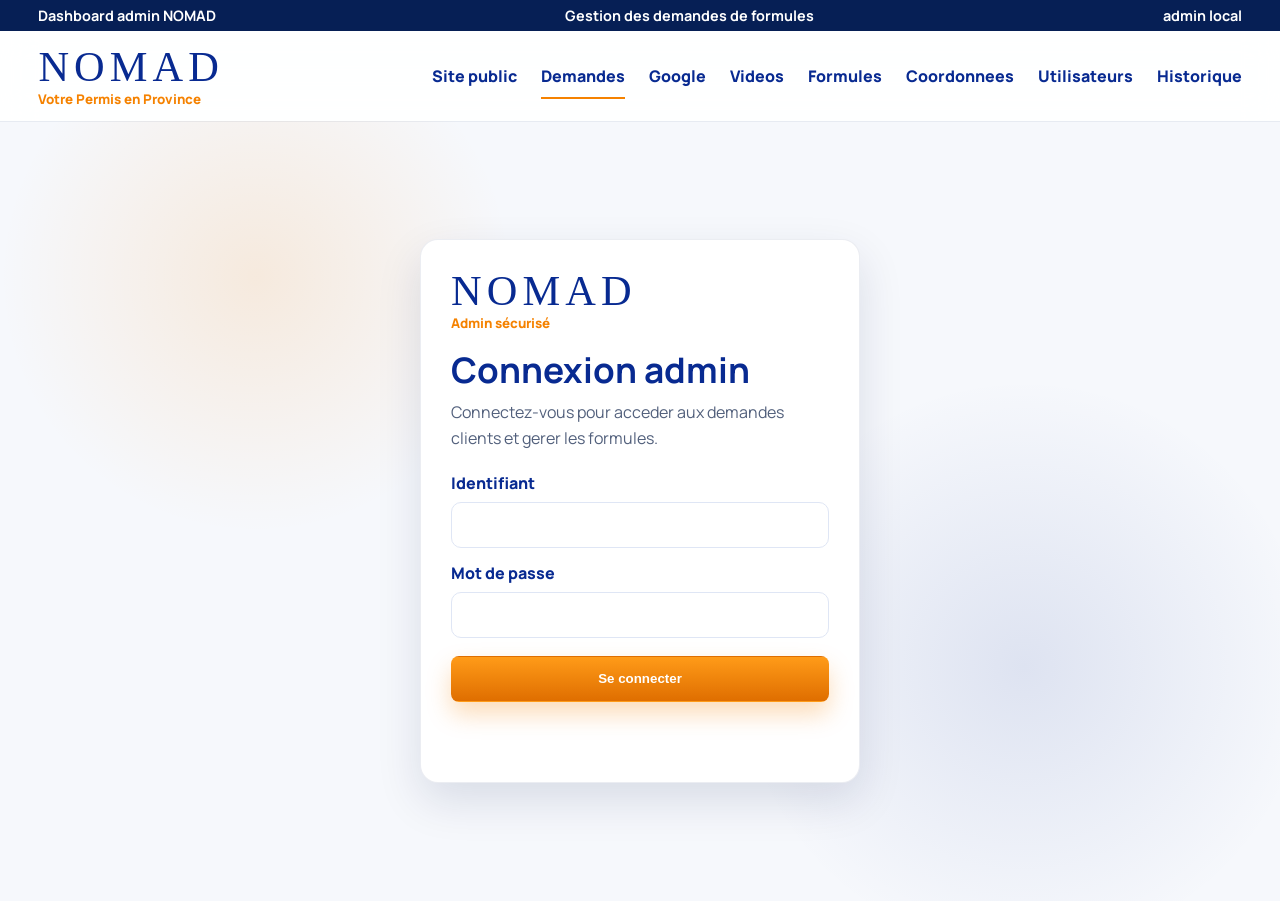
==== admin.html @ 2937af5e "Add webmail options to admin reply modal" ====
<!DOCTYPE html>
<html lang="fr">
<head>
  <meta charset="UTF-8">
  <meta name="viewport" content="width=device-width, initial-scale=1.0">
  <title>NOMAD - Dashboard admin</title>
  <link rel="preconnect" href="https://fonts.googleapis.com">
  <link rel="preconnect" href="https://fonts.gstatic.com" crossorigin>
  <link href="https://fonts.googleapis.com/css2?family=Manrope:wght@500;700;800;900&display=swap" rel="stylesheet">
  <link rel="stylesheet" href="styles.css">
</head>
<body class="admin-shell">
  <div class="topbar">
    <div class="container topbar__inner">
      <span>Dashboard admin NOMAD</span>
      <span>Gestion des demandes de formules</span>
      <span>admin local</span>
    </div>
  </div>

  <header class="site-header">
    <div class="container header__inner">
      <a class="logo" href="index.html#accueil"><span>NOMAD</span><small>Votre Permis en Province</small></a>
      <nav class="nav admin-nav" aria-label="Navigation admin">
        <a href="index.html#accueil">Site public</a>
        <a class="active" href="admin.html?page=demandes">Demandes</a>
        <a href="admin.html?page=google">Google</a>
        <a href="admin.html?page=videos">Videos</a>
        <a href="admin.html?page=formules">Formules</a>
        <a href="admin.html?page=coordonnees">Coordonnees</a>
        <a href="admin.html?page=users">Utilisateurs</a>
        <a href="admin.html?page=history">Historique</a>
      </nav>
      <button class="btn btn--outline header-cta" type="button" id="logout-admin">Deconnexion</button>
    </div>
  </header>

  <main class="admin-login" id="admin-login">
    <section class="login-card">
      <a class="logo" href="index.html#accueil"><span>NOMAD</span><small>Admin sécurisé</small></a>
      <h1>Connexion admin</h1>
      <p>Connectez-vous pour acceder aux demandes clients et gerer les formules.</p>
      <form id="admin-login-form">
        <label>Identifiant
          <input name="username" type="text" autocomplete="username" required>
        </label>
        <label>Mot de passe
          <input name="password" type="password" autocomplete="current-password" required>
        </label>
        <button class="btn btn--primary" type="submit">Se connecter</button>
        <p class="form-status login-error" id="login-error" role="status"></p>
      </form>
    </section>
  </main>

  <main class="admin-main">
    <aside class="admin-sidebar">
      <a class="logo admin-sidebar__logo" href="index.html#accueil"><span>NOMAD</span><small>Dashboard admin</small></a>
      <nav class="admin-side-nav admin-nav" aria-label="Navigation admin">
        <a href="index.html#accueil">Site public</a>
        <a class="active" href="admin.html?page=demandes" data-admin-link="demandes">Demandes</a>
        <a href="admin.html?page=contacts" data-admin-link="contacts">Contacts</a>
        <a href="admin.html?page=google" data-admin-link="google">Google</a>
        <a href="admin.html?page=videos" data-admin-link="videos">Videos</a>
        <a href="admin.html?page=formules" data-admin-link="formules">Formules</a>
        <a href="admin.html?page=coordonnees" data-admin-link="coordonnees">Coordonnees</a>
        <a href="admin.html?page=faq" data-admin-link="faq">FAQ</a>
        <a href="admin.html?page=users" data-admin-link="users">Utilisateurs</a>
        <a href="admin.html?page=history" data-admin-link="history">Historique</a>
      </nav>
      <button class="btn btn--outline admin-sidebar__logout" type="button" id="logout-admin-sidebar">Deconnexion</button>
    </aside>
    <div class="admin-content">
      <div class="container">
      <div class="admin-page" data-admin-page="demandes">
      <section class="admin-hero" id="admin-demandes">
        <div>
          <h1>Demandes clients</h1>
          <p>Suivez les inscriptions recues depuis les boutons "Choisir cette formule".</p>
        </div>
        <button class="btn btn--primary admin-export-btn" type="button" id="export-leads">Exporter CSV</button>
      </section>

      <section class="admin-stats" aria-label="Statistiques">
        <article class="admin-stat"><span>Total</span><strong id="stat-total">0</strong></article>
        <article class="admin-stat"><span>Nouvelles</span><strong id="stat-new">0</strong></article>
        <article class="admin-stat"><span>En cours</span><strong id="stat-progress">0</strong></article>
        <article class="admin-stat"><span>Traitees</span><strong id="stat-done">0</strong></article>
      </section>

      <section class="admin-panel">
        <div class="admin-toolbar">
          <input id="lead-search" type="search" placeholder="Rechercher nom, email, telephone, formule...">
          <select id="status-filter" aria-label="Filtrer par statut">
            <option value="all">Tous les statuts</option>
            <option value="Nouveau">Nouveau</option>
            <option value="En cours">En cours</option>
            <option value="Traite">Traite</option>
          </select>
        </div>

        <div class="admin-table-wrap">
          <table class="admin-table">
            <thead>
              <tr>
                <th>Date</th>
                <th>Client</th>
                <th>Contact</th>
                <th>Formule</th>
                <th>Message</th>
                <th>Statut</th>
                <th>Actions</th>
              </tr>
            </thead>
            <tbody id="leads-body"></tbody>
          </table>
        </div>
        <div class="empty-state" id="empty-state">Aucune demande pour le moment.</div>
        <div class="admin-pagination" id="leads-pagination" aria-label="Pagination des demandes"></div>
      </section>
      </div>

      <div class="admin-page" data-admin-page="contacts">
      <section class="admin-hero" id="admin-contacts">
        <div>
          <h1>Messages contact</h1>
          <p>Suivez uniquement les messages envoyes depuis le formulaire de contact.</p>
        </div>
        <button class="btn btn--outline" type="button" id="export-contacts">Exporter CSV</button>
      </section>

      <section class="admin-stats" aria-label="Statistiques contacts">
        <article class="admin-stat"><span>Total</span><strong id="contact-stat-total">0</strong></article>
        <article class="admin-stat"><span>Nouveaux</span><strong id="contact-stat-new">0</strong></article>
        <article class="admin-stat"><span>En cours</span><strong id="contact-stat-progress">0</strong></article>
        <article class="admin-stat"><span>Traites</span><strong id="contact-stat-done">0</strong></article>
      </section>

      <section class="admin-panel">
        <div class="admin-toolbar">
          <input id="contact-search" type="search" placeholder="Rechercher nom, email, telephone, message...">
          <select id="contact-status-filter" aria-label="Filtrer les contacts par statut">
            <option value="all">Tous les statuts</option>
            <option value="Nouveau">Nouveau</option>
            <option value="En cours">En cours</option>
            <option value="Traite">Traite</option>
          </select>
        </div>

        <div class="admin-table-wrap">
          <table class="admin-table">
            <thead>
              <tr>
                <th>Date</th>
                <th>Client</th>
                <th>Contact</th>
                <th>Message</th>
                <th>Statut</th>
                <th>Actions</th>
              </tr>
            </thead>
            <tbody id="contacts-body"></tbody>
          </table>
        </div>
        <div class="empty-state" id="contacts-empty-state">Aucun message contact pour le moment.</div>
        <div class="admin-pagination" id="contacts-pagination" aria-label="Pagination des contacts"></div>
      </section>
      </div>

      <section class="admin-panel admin-settings-panel admin-page" id="admin-google" data-admin-page="google">
        <div class="admin-toolbar">
          <div>
            <h2>Configuration Google</h2>
            <p>Connectez les vrais avis Google du profil Auto-école de Témis.</p>
          </div>
        </div>
        <form class="admin-form" id="google-settings-form">
          <label>Clé API Google Places
            <input name="googleApiKey" type="text" placeholder="AIza...">
          </label>
          <label>Place ID Google
            <input name="googlePlaceId" type="text" placeholder="ChIJ...">
          </label>
          <label>Recherche du profil
            <input name="googlePlaceQuery" type="text" placeholder="Auto-école de Témis">
          </label>
          <button class="btn btn--primary" type="submit">Enregistrer Google</button>
          <p class="form-status" id="google-settings-status"></p>
        </form>
      </section>

      <section class="admin-panel admin-settings-panel admin-page" id="admin-videos" data-admin-page="videos">
        <div class="admin-toolbar">
          <div>
            <h2>Témoignages vidéo</h2>
            <p>Gérez les vidéos fournies par NOMAD : aperçu, durée, parcours et lien de lecture.</p>
          </div>
        </div>
        <form class="admin-form admin-form--videos" id="video-form">
          <input name="firstName" type="text" placeholder="Prénom" required>
          <input name="title" type="text" placeholder="Titre" required>
          <select name="journey" required>
            <option value="">Choisir le parcours</option>
            <option value="Permis accéléré en province">Permis accéléré en province</option>
            <option value="Stage intensif avec accompagnement">Stage intensif avec accompagnement</option>
            <option value="Nouvelle chance après un premier échec">Nouvelle chance après un premier échec</option>
            <option value="Séjour organisé selon la formule">Séjour organisé selon la formule</option>
          </select>
          <label class="admin-file-field">
            <span>Uploader la vidéo</span>
            <input name="videoFile" type="file" accept="video/*" required>
          </label>
          <p class="video-upload-meta" id="video-upload-meta">Aucune vidéo sélectionnée.</p>
          <button class="btn btn--primary" type="submit">Ajouter la vidéo</button>
        </form>
        <div class="admin-toolbar admin-filterbar">
          <input id="video-search" type="search" placeholder="Rechercher prenom, titre, parcours...">
          <select id="video-link-filter" aria-label="Filtrer les videos">
            <option value="all">Toutes les videos</option>
            <option value="pending">En attente</option>
            <option value="published">Publiees</option>
            <option value="hidden">Masquees</option>
          </select>
        </div>
        <div class="admin-table-wrap">
          <table class="admin-table">
            <thead>
              <tr>
                <th>Prénom</th>
                <th>Parcours</th>
                <th>Durée</th>
                <th>Lien</th>
                <th>Statut</th>
                <th>Actions</th>
              </tr>
            </thead>
            <tbody id="videos-body"></tbody>
          </table>
        </div>
        <div class="empty-state" id="videos-empty-state">Aucune vidéo configurée.</div>
        <div class="admin-pagination" id="videos-pagination" aria-label="Pagination des videos"></div>
      </section>

      <section class="admin-panel admin-settings-panel admin-page" id="admin-formules" data-admin-page="formules">
        <div class="admin-toolbar">
          <div>
            <h2>Formules</h2>
            <p>Modifiez les titres, descriptions, avantages, prix et la formule recommandée.</p>
          </div>
          <button class="btn btn--outline" type="button" id="add-formula">Ajouter une formule</button>
        </div>
        <form class="admin-form admin-form--formulas" id="formulas-form">
          <fieldset>
            <legend>Essentiel</legend>
            <label>Titre <input name="essentielTitle" type="text"></label>
            <label>Description <input name="essentielDescription" type="text"></label>
            <label>Prix <input name="essentielPrice" type="number" min="0" step="10"></label>
            <label>Badge <input name="essentielBadge" type="text" placeholder="ex: Nouveau"></label>
            <label>Note <input name="essentielNote" type="text" placeholder="Texte sous le prix"></label>
            <label>Texte bouton <input name="essentielCtaLabel" type="text" placeholder="Choisir cette formule"></label>
            <label class="admin-form__full">Avantages <textarea name="essentielFeatures" rows="4"></textarea></label>
            <label class="admin-checkbox"><input name="recommended" type="radio" value="essentiel"> Recommandée</label>
            <label class="admin-checkbox"><input name="essentielActive" type="checkbox"> Afficher sur le site</label>
          </fieldset>
          <fieldset>
            <legend>Accélérée</legend>
            <label>Titre <input name="accelereeTitle" type="text"></label>
            <label>Description <input name="accelereeDescription" type="text"></label>
            <label>Prix <input name="accelereePrice" type="number" min="0" step="10"></label>
            <label>Badge <input name="accelereeBadge" type="text" placeholder="ex: Recommande"></label>
            <label>Note <input name="accelereeNote" type="text" placeholder="Texte sous le prix"></label>
            <label>Texte bouton <input name="accelereeCtaLabel" type="text" placeholder="Choisir cette formule"></label>
            <label class="admin-form__full">Avantages <textarea name="accelereeFeatures" rows="4"></textarea></label>
            <label class="admin-checkbox"><input name="recommended" type="radio" value="acceleree"> Recommandée</label>
            <label class="admin-checkbox"><input name="accelereeActive" type="checkbox"> Afficher sur le site</label>
          </fieldset>
          <fieldset>
            <legend>Premium</legend>
            <label>Titre <input name="premiumTitle" type="text"></label>
            <label>Description <input name="premiumDescription" type="text"></label>
            <label>Prix <input name="premiumPrice" type="number" min="0" step="10"></label>
            <label>Badge <input name="premiumBadge" type="text" placeholder="ex: Premium"></label>
            <label>Note <input name="premiumNote" type="text" placeholder="Texte sous le prix"></label>
            <label>Texte bouton <input name="premiumCtaLabel" type="text" placeholder="Choisir cette formule"></label>
            <label class="admin-form__full">Avantages <textarea name="premiumFeatures" rows="4"></textarea></label>
            <label class="admin-checkbox"><input name="recommended" type="radio" value="premium"> Recommandée</label>
            <label class="admin-checkbox"><input name="premiumActive" type="checkbox"> Afficher sur le site</label>
          </fieldset>
          <button class="btn btn--primary" type="submit">Enregistrer les formules</button>
          <p class="form-status" id="formulas-status"></p>
        </form>
      </section>

      <section class="admin-panel admin-settings-panel admin-page" id="admin-coordonnees" data-admin-page="coordonnees">
        <div class="admin-toolbar">
          <div>
            <h2>Coordonnées</h2>
            <p>Modifiez les informations de contact affichées sur le site public.</p>
          </div>
        </div>
        <form class="admin-form" id="site-settings-form">
          <label>Téléphone
            <input name="phone" type="text" placeholder="+33 3 81 81 81 81">
          </label>
          <label>Email
            <input name="email" type="email" placeholder="contact@nomad-votre-permis.fr">
          </label>
          <label class="admin-form__full">Adresse
            <input name="address" type="text" placeholder="Immeuble de l'Étang, Entrée C, Chemin de l'Étang, Châtillon-le-Duc">
          </label>
          <label>Eyebrow contact
            <input name="contactEyebrow" type="text" placeholder="Contact">
          </label>
          <label>Titre contact
            <input name="contactTitle" type="text" placeholder="Parlons de votre projet permis">
          </label>
          <label>Bouton contact
            <input name="contactButton" type="text" placeholder="Envoyer ma demande">
          </label>
          <label class="admin-form__full">Texte contact
            <textarea name="contactIntro" rows="3" placeholder="Texte affiche a gauche du formulaire"></textarea>
          </label>
          <label class="admin-form__full">Placeholder message
            <input name="contactMessagePlaceholder" type="text" placeholder="Votre situation, vos disponibilites, vos questions...">
          </label>
          <button class="btn btn--primary" type="submit">Enregistrer les réglages</button>
          <p class="form-status" id="site-settings-status"></p>
        </form>
      </section>

      <section class="admin-panel admin-settings-panel admin-page" id="admin-faq" data-admin-page="faq">
        <div class="admin-toolbar">
          <div>
            <h2>Questions frequentes</h2>
            <p>Gerez les questions/reponses affichees sur la page publique.</p>
          </div>
        </div>
        <form class="admin-form" id="faq-form">
          <label>Question
            <input name="question" type="text" placeholder="Question affichee" required>
          </label>
          <label class="admin-form__full">Reponse
            <textarea name="answer" rows="3" placeholder="Reponse affichee dans l'accordeon" required></textarea>
          </label>
          <label class="admin-checkbox"><input name="active" type="checkbox" checked> Afficher sur le site</label>
          <button class="btn btn--primary" type="submit">Ajouter la question</button>
          <p class="form-status" id="faq-status"></p>
        </form>
        <div class="admin-toolbar admin-filterbar">
          <input id="faq-search" type="search" placeholder="Rechercher question ou reponse...">
          <select id="faq-status-filter" aria-label="Filtrer les questions FAQ">
            <option value="all">Toutes les questions</option>
            <option value="active">Actives</option>
            <option value="inactive">Desactivees</option>
          </select>
        </div>
        <div class="admin-table-wrap">
          <table class="admin-table">
            <thead>
              <tr>
                <th>Question</th>
                <th>Reponse</th>
                <th>Statut</th>
                <th>Actions</th>
              </tr>
            </thead>
            <tbody id="faqs-body"></tbody>
          </table>
        </div>
        <div class="empty-state" id="faqs-empty-state">Aucune question configuree.</div>
        <div class="admin-pagination" id="faqs-pagination" aria-label="Pagination des questions FAQ"></div>
      </section>

      <section class="admin-panel admin-settings-panel admin-page" id="admin-users" data-admin-page="users">
        <div class="admin-toolbar">
          <div>
            <h2>Utilisateurs</h2>
            <p>Gerez les comptes autorises a acceder au dashboard admin.</p>
          </div>
        </div>
        <form class="admin-form admin-form--users" id="user-form">
          <label>Nom
            <input name="name" type="text" placeholder="Nom complet" required>
          </label>
          <label>Identifiant
            <input name="username" type="text" placeholder="ex: assistant" required>
          </label>
          <label>Mot de passe
            <input name="password" type="password" placeholder="Minimum 6 caracteres" minlength="6" required>
          </label>
          <label>Role
            <select name="role" required>
              <option value="Administrateur">Administrateur</option>
              <option value="Gestionnaire">Gestionnaire</option>
              <option value="Lecture seule">Lecture seule</option>
            </select>
          </label>
          <button class="btn btn--primary" type="submit">Ajouter l'utilisateur</button>
          <p class="form-status" id="user-status"></p>
        </form>
        <div class="admin-toolbar admin-filterbar">
          <input id="user-search" type="search" placeholder="Rechercher nom, identifiant...">
          <select id="user-role-filter" aria-label="Filtrer par role">
            <option value="all">Tous les roles</option>
            <option value="Administrateur">Administrateur</option>
            <option value="Gestionnaire">Gestionnaire</option>
            <option value="Lecture seule">Lecture seule</option>
          </select>
          <select id="user-status-filter" aria-label="Filtrer par statut utilisateur">
            <option value="all">Tous les statuts</option>
            <option value="active">Actifs</option>
            <option value="inactive">Desactives</option>
          </select>
        </div>
        <div class="admin-table-wrap">
          <table class="admin-table">
            <thead>
              <tr>
                <th>Nom</th>
                <th>Identifiant</th>
                <th>Role</th>
                <th>Statut</th>
                <th>Actions</th>
              </tr>
            </thead>
            <tbody id="users-body"></tbody>
          </table>
        </div>
        <div class="empty-state" id="users-empty-state">Aucun utilisateur configure.</div>
        <div class="admin-pagination" id="users-pagination" aria-label="Pagination des utilisateurs"></div>
      </section>

      <section class="admin-panel admin-settings-panel admin-page" id="admin-history" data-admin-page="history">
        <div class="admin-toolbar">
          <div>
            <h2>Historique des actions</h2>
            <p>Suivez les modifications effectuees dans le dashboard.</p>
          </div>
          <button class="btn btn--outline" type="button" id="clear-history">Vider l'historique</button>
        </div>
        <div class="admin-toolbar admin-filterbar">
          <input id="history-search" type="search" placeholder="Rechercher utilisateur, action, details...">
          <select id="history-action-filter" aria-label="Filtrer par type d'action">
            <option value="all">Toutes les actions</option>
            <option value="Connexion">Connexions</option>
            <option value="Formules">Formules</option>
            <option value="Ajout">Ajouts</option>
            <option value="Suppression">Suppressions</option>
            <option value="Configuration Google">Google</option>
            <option value="Coordonnees">Coordonnees</option>
          </select>
        </div>
        <div class="admin-table-wrap">
          <table class="admin-table">
            <thead>
              <tr>
                <th>Date</th>
                <th>Utilisateur</th>
                <th>Action</th>
                <th>Details</th>
              </tr>
            </thead>
            <tbody id="history-body"></tbody>
          </table>
        </div>
        <div class="empty-state" id="history-empty-state">Aucune action enregistree.</div>
        <div class="admin-pagination" id="history-pagination" aria-label="Pagination de l'historique"></div>
      </section>
      </div>
    </div>
  </main>

  <div class="admin-detail-modal" id="lead-detail-modal" aria-hidden="true">
    <div class="admin-detail-modal__overlay" data-lead-detail-close></div>
    <div class="admin-detail-modal__panel" role="dialog" aria-modal="true" aria-labelledby="lead-detail-title">
      <button class="admin-detail-modal__close" type="button" data-lead-detail-close aria-label="Fermer les details">&times;</button>
      <div class="admin-detail-modal__header">
        <span>Demande NOMAD</span>
        <h2 id="lead-detail-title">Details de la demande</h2>
      </div>
      <div class="admin-detail-card" id="lead-detail-content"></div>
    </div>
  </div>

  <div class="admin-detail-modal" id="reply-modal" aria-hidden="true">
    <div class="admin-detail-modal__overlay" data-reply-close></div>
    <form class="admin-detail-modal__panel admin-reply-box" id="reply-form" role="dialog" aria-modal="true" aria-labelledby="reply-title">
      <button class="admin-detail-modal__close" type="button" data-reply-close aria-label="Fermer la reponse">&times;</button>
      <div class="admin-detail-modal__header">
        <span>Reponse client</span>
        <h2 id="reply-title">Boite de messagerie</h2>
      </div>
      <div class="reply-client-card" id="reply-client-card"></div>
      <label>
        Destinataire
        <input id="reply-to" name="to" type="email" readonly>
      </label>
      <label>
        Sujet
        <input id="reply-subject" name="subject" type="text" required>
      </label>
      <label>
        Message
        <textarea id="reply-message" name="message" rows="9" required></textarea>
      </label>
      <div class="reply-actions">
        <button class="btn btn--outline" type="button" data-reply-close>Annuler</button>
        <button class="btn btn--primary" type="button" data-mail-provider="gmail">Gmail</button>
        <button class="btn btn--outline reply-provider-btn" type="button" data-mail-provider="outlook">Outlook</button>
        <button class="btn btn--outline reply-provider-btn" type="submit">Application mail</button>
      </div>
      <p class="reply-note">Choisissez Gmail ou Outlook pour ouvrir une boite de composition dans le navigateur. "Application mail" utilise l'application configuree sur votre ordinateur.</p>
    </form>
  </div>

  <script src="admin.js"></script>
</body>
</html>
---- styles.css ----
:root {
  --navy: #061f55;
  --blue: #082a91;
  --blue-soft: #eaf0ff;
  --orange: #f58200;
  --gold: #ffad2d;
  --green: #2a9f66;
  --ink: #09205f;
  --muted: #52607c;
  --line: #dfe6f5;
  --paper: #ffffff;
  --cream: #fffaf3;
  --shadow: 0 18px 45px rgba(5, 28, 76, 0.12);
  --shadow-soft: 0 10px 28px rgba(5, 28, 76, 0.08);
  --radius-lg: 28px;
  --radius-md: 20px;
  --radius-sm: 14px;
  --container: 1320px;
}

* { box-sizing: border-box; }
html { scroll-behavior: smooth; }
body {
  margin: 0;
  font-family: "Manrope", "Inter", system-ui, sans-serif;
  color: var(--ink);
  background:
    radial-gradient(circle at 5% 20%, rgba(245,130,0,0.08), transparent 15rem),
    radial-gradient(circle at 95% 58%, rgba(245,130,0,0.08), transparent 12rem),
    linear-gradient(180deg, #fff 0%, #fbfcff 45%, #fff 100%);
}

img { max-width: 100%; display: block; }
a { color: inherit; text-decoration: none; }
button, a { -webkit-tap-highlight-color: transparent; }
:focus-visible { outline: 3px solid rgba(245, 130, 0, 0.45); outline-offset: 4px; }

.container { width: min(94vw, var(--container)); margin-inline: auto; }
section { padding: 34px 0; position: relative; }
h1, h2, h3, p { margin-top: 0; }
h1 { font-size: clamp(2.55rem, 3.65vw, 3.7rem); line-height: 1.04; letter-spacing: 0; margin-bottom: 18px; color: var(--blue); }
h2 { text-align: center; font-size: clamp(1.55rem, 2.5vw, 2.1rem); line-height: 1.15; margin-bottom: 24px; color: var(--blue); }
h3 { font-size: 1rem; margin-bottom: 8px; color: var(--blue); }
p { color: var(--muted); line-height: 1.65; }

.topbar { background: var(--navy); color: #fff; font-size: 0.9rem; font-weight: 700; }
.topbar__inner { min-height: 31px; display: flex; align-items: center; justify-content: space-between; gap: 18px; }
.topbar span { white-space: nowrap; }

.site-header { background: rgba(255,255,255,0.9); backdrop-filter: blur(16px); position: sticky; top: 0; z-index: 20; box-shadow: 0 1px 0 rgba(7, 32, 86, 0.06); }
.header__inner { min-height: 90px; display: flex; align-items: center; gap: 34px; }
.logo { display: inline-flex; flex-direction: column; line-height: 1; min-width: max-content; }
.logo span { font-family: Georgia, "Times New Roman", serif; font-size: 2.65rem; letter-spacing: 0.12em; color: var(--blue); }
.logo small { color: var(--orange); font-weight: 800; letter-spacing: 0; margin-top: 4px; }
.logo--light span, .logo--light small { color: #fff; }
.logo--light small { color: var(--gold); }
.nav { margin-left: auto; display: flex; align-items: center; gap: 34px; font-weight: 800; color: var(--blue); }
.nav a { position: relative; padding: 8px 0; }
.nav a::after { content: ""; position: absolute; left: 0; right: 0; bottom: -4px; height: 2px; background: var(--orange); transform: scaleX(0); transition: transform .2s ease; }
.nav a:hover::after, .nav a.active::after { transform: scaleX(1); }

.btn {
  min-height: 46px;
  display: inline-flex;
  align-items: center;
  justify-content: center;
  gap: 8px;
  border-radius: 8px;
  padding: 0 25px;
  font-weight: 900;
  border: 1px solid transparent;
  transition: transform .2s ease, box-shadow .2s ease, background .2s ease;
  text-align: center;
  line-height: 1.2;
}
.btn:hover { transform: translateY(-2px); }
.btn--primary { background: linear-gradient(180deg, #ff9b18, #df6e00); color: #fff; box-shadow: 0 12px 24px rgba(245, 130, 0, .28); }
.btn--outline { background: #fff; border-color: var(--orange); color: var(--orange); }
.btn--outline:hover { box-shadow: 0 10px 20px rgba(245, 130, 0, .12); }

.menu-toggle { display: none; width: 44px; height: 44px; border: 0; background: var(--blue-soft); border-radius: 10px; padding: 10px; }
.menu-toggle span { display: block; height: 2px; margin: 5px 0; background: var(--blue); }

.section-decor::before, .section-decor::after {
  content: "";
  position: absolute;
  width: 84px;
  height: 84px;
  background-image: radial-gradient(var(--orange) 1.3px, transparent 1.3px);
  background-size: 13px 13px;
  opacity: .65;
  pointer-events: none;
}
.section-decor::before { left: 4%; top: 16%; }
.section-decor::after { right: 5%; bottom: 10%; }

.hero {
  padding: 34px 0 18px;
  overflow: hidden;
  background:
    radial-gradient(circle at 22% 28%, rgba(245,130,0,.08), transparent 16rem),
    linear-gradient(180deg, #fff 0%, #fbfcff 100%);
}
.hero::before { top: 72px; }
.hero__grid { display: grid; grid-template-columns: minmax(430px, .9fr) minmax(560px, 1.1fr); align-items: center; gap: clamp(78px, 7vw, 118px); }
.eyebrow { color: var(--orange); font-weight: 900; text-transform: uppercase; letter-spacing: 0; margin-bottom: 10px; }
.hero__content { position: relative; z-index: 3; max-width: 700px; transform: translateY(-16px); }
.hero__lead { max-width: 640px; font-weight: 700; color: #213574; }
.hero__actions { display: flex; gap: 18px; flex-wrap: wrap; margin-top: 26px; }
.hero__visual { position: relative; width: calc(100% + 120px); min-height: 505px; display: grid; place-items: center end; isolation: isolate; overflow: visible; margin-top: -55px; margin-right: -120px; margin-left: 0; }
.hero__visual .hero-orbit {
  display: none;
}
.hero__visual .hero-orbit::before,
.hero__visual .hero-orbit::after {
  content: "";
  position: absolute;
  border-radius: 50%;
}
.hero__visual .hero-orbit::before {
  left: 52px;
  top: 28px;
  width: 9px;
  height: 9px;
  background: var(--orange);
  box-shadow: 82px 116px 0 -2px var(--orange);
}
.hero__visual .hero-orbit::after {
  right: 18px;
  bottom: 36px;
  width: 68px;
  height: 68px;
  border: 1px solid rgba(8,42,145,.12);
  background:
    linear-gradient(135deg, rgba(255,255,255,.86), rgba(255,255,255,.16)),
    repeating-linear-gradient(90deg, transparent 0 10px, rgba(8,42,145,.08) 10px 11px);
  box-shadow: 0 18px 40px rgba(5,28,76,.08);
}
.hero__visual .hero-roadline {
  display: none;
}
.hero__visual .hero-roadline::before {
  content: "";
  position: absolute;
  inset: -15px 42px;
  border-top: 1px dashed rgba(8,42,145,.26);
}
.hero__visual::before {
  display: none;
}
.hero__visual::after {
  content: "";
  position: absolute;
  right: 0;
  bottom: 18px;
  width: min(72%, 620px);
  height: 74px;
  background: linear-gradient(90deg, rgba(8,42,145,.08), rgba(8,42,145,.14));
  border-radius: 100px 0 0 100px;
  z-index: -2;
}
.hero__rings {
  position: absolute;
  inset: 2% 5% 17% 1%;
  border: 2px solid var(--gold);
  border-left-color: transparent;
  border-radius: 58% 30% 47% 54%;
  transform: rotate(-8deg);
  z-index: -1;
}
.hero-video {
  position: relative;
  z-index: 0;
  width: 100%;
  padding: 0;
  border: 0;
  background: transparent;
  cursor: pointer;
}
.hero__visual img {
  position: relative;
  z-index: 0;
  width: 100%;
  height: 505px;
  max-width: none;
  aspect-ratio: auto;
  object-fit: cover;
  object-position: center;
  border-radius: 58% 0 0 58% / 50% 0 0 50%;
  box-shadow: var(--shadow);
  border: 4px solid #fff;
}
.hero-video__play {
  position: absolute;
  left: 50%;
  top: 50%;
  transform: translate(-50%, -50%);
  width: 64px;
  aspect-ratio: 1;
  border-radius: 50%;
  display: grid;
  place-items: center;
  background: rgba(255,255,255,.92);
  color: var(--orange);
  box-shadow: 0 14px 34px rgba(6,27,58,.18);
  border: 3px solid rgba(245,130,0,.32);
  opacity: .92;
}
.hero-video:not([data-hero-video-url=""]) .hero-video__play { opacity: 1; }
.hero-video[data-hero-video-url=""] .hero-video__play { display: none; }
.hero__visual > .trust-badge {
  display: none;
}
.trust-badge--card { display: grid; }

.trust-badge {
  position: absolute;
  top: 0;
  right: 0;
  transform: translate(50%, -50%);
  z-index: 10;
  width: 154px;
  aspect-ratio: 1;
  min-height: 0;
  border-radius: 50%;
  background: #fff;
  border: 3px solid var(--orange);
  display: grid;
  place-items: center;
  align-content: center;
  gap: 1px;
  box-shadow: var(--shadow);
  text-transform: uppercase;
  font-size: .7rem;
  text-align: center;
  padding: 14px;
}
.trust-badge span { color: var(--orange); font-size: 1.34rem; line-height: 1; }
.trust-badge strong { color: var(--blue); line-height: 1.16; max-width: 112px; }
.benefits__strip > .trust-badge--card { display: grid; }
.benefits__strip > .trust-badge--card {
  top: -10px;
  right: 0;
  transform: translate(62%, -42%);
}
.benefits__strip article:last-of-type {
  padding-right: 56px;
}

.benefits { padding-top: 0; position: relative; z-index: 2; }
.benefits .container { max-width: min(94vw, 1160px); }
.benefits__strip {
  margin-top: -34px;
  width: 100%;
  margin-left: 40px;
  background: rgba(255,255,255,.96);
  border: 1px solid rgba(7, 32, 86, .08);
  border-radius: 16px;
  min-height: 88px;
  display: grid;
  grid-template-columns: 1fr 1fr 1fr 1.14fr;
  box-shadow: var(--shadow);
  position: relative;
}
.benefits article { display: flex; align-items: center; justify-content: center; gap: 14px; padding: 18px 16px; position: relative; }
.benefits h3 { min-width: 0; line-height: 1.35; }
.benefits article + article::before { content: ""; width: 1px; height: 50%; background: #b8c3dc; position: absolute; left: 0; }
.icon, .feature-icon {
  width: 54px;
  aspect-ratio: 1;
  border-radius: 50%;
  display: grid;
  place-items: center;
  color: var(--blue);
  background: #fff;
  border: 1px solid rgba(245,130,0,.35);
  box-shadow: var(--shadow-soft);
  font-weight: 900;
}
.icon {
  position: relative;
  width: 62px;
  background: #fff;
  border-color: #fde2bd;
}
.icon::after {
  content: "";
  position: absolute;
  inset: -5px;
  border: 1px solid rgba(245, 130, 0, .22);
  border-right-color: transparent;
  border-radius: 50%;
  transform: rotate(-24deg);
}
.icon svg {
  width: 34px;
  height: 34px;
  fill: none;
  stroke: var(--navy);
  stroke-width: 3.4;
  stroke-linecap: round;
  stroke-linejoin: round;
}
.benefits article:nth-child(4) .icon svg {
  fill: var(--navy);
  stroke-width: 2.2;
}

.comparison { padding-top: 22px; }
.comparison h2 { margin-bottom: 20px; }
.compare-grid {
  display: grid;
  grid-template-columns: 1fr 1fr;
  align-items: stretch;
  gap: 18px;
  max-width: 1040px;
  margin: auto;
  position: relative;
}
.compare-card {
  min-height: 170px;
  border: 1px solid rgba(7, 32, 86, .08);
  border-radius: 20px;
  padding: 28px 52px;
  display: grid;
  align-content: center;
  background: linear-gradient(135deg, #fff, #f7faff);
  box-shadow: 0 14px 34px rgba(5, 28, 76, .06);
}
.compare-card--city { background: linear-gradient(135deg, #fff, #f6f9ff); }
.compare-card--nomad { background: linear-gradient(135deg, #fbfffb, #f3f9ef); }
.compare-card h3 { text-align: center; font-size: 1.08rem; margin-bottom: 14px; }
.vs {
  position: absolute;
  left: 50%;
  top: 50%;
  transform: translate(-50%, -50%);
  width: 64px;
  aspect-ratio: 1;
  border-radius: 50%;
  background: #fff;
  box-shadow: 0 12px 32px rgba(5, 28, 76, .12);
  display: grid;
  place-items: center;
  font-size: 1.35rem;
  font-weight: 900;
  color: var(--blue);
  z-index: 3;
}

.check-list { list-style: none; padding: 0; margin: 0 auto; display: grid; gap: 9px; color: #213574; font-weight: 700; font-size: .95rem; }
.check-list li { display: grid; grid-template-columns: 22px 1fr; gap: 10px; align-items: start; }
.check-list li::before { content: "✓"; width: 19px; height: 19px; border-radius: 50%; display: grid; place-items: center; font-size: .72rem; color: #fff; background: var(--green); margin-top: 2px; }
.check-list--bad li::before { content: "×"; background: var(--navy); }
.check-list--plain li::before { background: transparent; color: var(--blue); font-weight: 900; }

.card-grid { display: grid; gap: 46px; }
.card-grid--four { grid-template-columns: repeat(4, 1fr); }
.feature-card, .audience-grid article, .price-card, .testimonial-card, .rating-card, .faq-item {
  background: rgba(255,255,255,.92);
  border: 1px solid rgba(7, 32, 86, .08);
  box-shadow: var(--shadow-soft);
  border-radius: var(--radius-md);
}
.organization { padding-top: 16px; padding-bottom: 12px; }
.organization .card-grid--four {
  max-width: 1480px;
  margin: 0 auto;
  gap: clamp(28px, 3.6vw, 54px);
  grid-template-columns: repeat(4, minmax(245px, 1fr));
}
.organization h2 {
  margin-bottom: 14px;
  font-size: clamp(1.75rem, 2.25vw, 2.15rem);
}
.organization .feature-card {
  min-height: 118px;
  padding: 20px 24px;
  display: flex;
  align-items: center;
  gap: 22px;
  transition: transform .2s ease;
  border-radius: 14px;
  background: rgba(255,255,255,.98);
  box-shadow: 0 12px 30px rgba(6,27,58,.075);
}
.feature-card:hover, .price-card:hover { transform: translateY(-4px); }
.organization .feature-card h3 { font-size: 1.02rem; margin-bottom: 8px; line-height: 1.15; }
.organization .feature-card p { margin-bottom: 0; font-size: .97rem; font-weight: 700; line-height: 1.42; }
.organization .feature-card > div { min-width: 0; }
.organization .feature-icon {
  position: relative;
  width: 82px;
  min-width: 82px;
  height: 82px;
  border: 0;
  border-radius: 0;
  margin: 0;
  box-shadow: none;
  display: grid;
  place-items: center;
}
.organization .feature-icon::after {
  content: "";
  position: absolute;
  left: 0;
  right: 0;
  bottom: -18px;
  height: 8px;
  border-radius: 999px;
  background: rgba(245,130,0,.10);
}
.organization .icon-card i {
  width: 62px;
  min-width: 62px;
  text-align: center;
  color: #061B3A;
  font-size: 44px;
  line-height: 1;
}
.organization .icon-card img {
  width: 72px;
  height: 72px;
  object-fit: contain;
  display: block;
}
.organization .feature-card:nth-child(1) .feature-icon img,
.organization .feature-card:nth-child(3) .feature-icon img {
  transform: scale(1.34);
}
.icon-card i.orange-icon { color: #F28C00; }

.audience { padding-top: 10px; padding-bottom: 16px; }
.audience h2 { margin-bottom: 18px; }
.audience-grid {
  display: grid;
  grid-template-columns: repeat(3, 1fr);
  gap: 0;
  width: min(100%, 1480px);
  max-width: none;
  margin: 0 auto;
  background: rgba(255,255,255,.96);
  border: 1px solid rgba(7, 32, 86, .08);
  border-radius: 16px;
  box-shadow: 0 16px 38px rgba(6,27,58,.08);
  overflow: hidden;
}
.audience-grid article {
  display: flex;
  gap: 26px;
  align-items: center;
  min-height: 106px;
  padding: 22px 44px;
  position: relative;
  background: transparent;
  border: 0;
  box-shadow: none;
  border-radius: 0;
}
.audience-grid article + article::before {
  content: "";
  position: absolute;
  left: 0;
  top: 19px;
  bottom: 19px;
  border-left: 3px dotted rgba(255,122,0,.72);
}
.audience-grid span {
  width: 82px;
  min-width: 82px;
  height: 82px;
  display: grid;
  place-items: center;
  color: var(--blue);
}
.audience-grid .icon-card i { font-size: 48px; width: 70px; min-width: 70px; }
.audience-grid .icon-card img {
  width: 72px;
  height: 72px;
  object-fit: contain;
  display: block;
}
.audience-grid article:nth-child(1) img {
  transform: scale(1.34);
}
.audience-grid h3 { margin-bottom: 6px; font-size: .98rem; line-height: 1.25; }
.audience-grid p { margin-bottom: 0; font-size: .93rem; font-weight: 700; line-height: 1.45; }

.pricing { padding-top: 24px; padding-bottom: 24px; }
.pricing h2 { margin-bottom: 46px; }
.pricing-carousel {
  width: min(100%, 1480px);
  margin: 0 auto;
  display: grid;
  grid-template-columns: 44px minmax(0, 1fr) 44px;
  align-items: center;
  gap: 18px;
}
.pricing-grid {
  display: grid;
  grid-template-columns: repeat(3, minmax(250px, 1fr));
  gap: clamp(42px, 5vw, 92px);
  align-items: center;
  width: 100%;
  max-width: none;
  margin: 0 auto;
}
.pricing-grid[data-count="1"] { grid-template-columns: minmax(260px, 360px); justify-content: center; }
.pricing-grid[data-count="2"] { grid-template-columns: repeat(2, minmax(250px, 340px)); justify-content: center; }
.pricing-nav {
  width: 42px;
  aspect-ratio: 1;
  border-radius: 50%;
  border: 1px solid rgba(8, 42, 145, .22);
  background: #fff;
  color: var(--blue);
  display: grid;
  place-items: center;
  box-shadow: 0 10px 24px rgba(6,27,58,.08);
  cursor: pointer;
}
.pricing-nav:hover { color: var(--orange); border-color: rgba(245,130,0,.45); }
.pricing-dots {
  min-height: 18px;
  margin-top: 12px;
  display: flex;
  justify-content: center;
  gap: 8px;
}
.pricing-dots span {
  width: 9px;
  height: 9px;
  border-radius: 999px;
  background: #b7c2da;
}
.pricing-dots span.is-active {
  width: 28px;
  background: var(--orange);
}
.price-card {
  padding: 24px 34px 18px;
  text-align: center;
  position: relative;
  min-height: 0;
  display: flex;
  flex-direction: column;
  align-items: center;
  overflow: visible;
  background: rgba(255,255,255,.96);
  border-radius: 14px;
  border: 1px solid rgba(7,32,86,.08);
  box-shadow: 0 15px 38px rgba(6,27,58,.08);
}
.price-card--day {
  grid-column: 1 / -1;
  max-width: 980px;
  width: 100%;
  margin: 0 auto 8px;
  min-height: 0;
  padding: 28px 42px;
  border-color: rgba(245,130,0,.32);
  background: linear-gradient(135deg, #fffaf2, #fff);
}
.pricing-carousel .price-card--day {
  grid-column: auto;
  max-width: none;
  margin: 0;
  padding: 24px 34px 18px;
  border-color: rgba(7,32,86,.08);
  background: rgba(255,255,255,.96);
}
.price-card--day .check-list {
  columns: 2;
  width: min(720px, 100%);
}
.pricing-carousel .price-card--day .check-list {
  columns: 1;
  width: 100%;
}
.price-card--featured {
  min-height: 0;
  padding-top: 34px;
  border: 2px solid var(--orange);
  transform: translateY(-16px);
  background: linear-gradient(180deg, #fffaf2 0%, #fff 62%);
  box-shadow: 0 18px 44px rgba(245,130,0,.14);
}
.recommended {
  position: absolute;
  top: -19px;
  left: -2px;
  right: -2px;
  height: 28px;
  border-radius: 14px 14px 0 0;
  background: linear-gradient(180deg, #f79a18, #d96b00);
  color: #fff;
  font-size: .78rem;
  font-weight: 900;
  text-transform: uppercase;
  display: grid;
  place-items: center;
  box-shadow: 0 8px 16px rgba(245,130,0,.24);
}
.star {
  position: absolute;
  top: 10px;
  right: 12px;
  width: 50px;
  aspect-ratio: 1;
  border-radius: 50%;
  background: linear-gradient(180deg, #ff9b18, #df6e00);
  color: #fff;
  display: grid;
  place-items: center;
  box-shadow: 0 10px 24px rgba(245,130,0,.3);
  border: 3px solid rgba(255,255,255,.92);
  font-size: 1.45rem;
}
.price-card h3 { font-size: 1.08rem; margin-bottom: 14px; line-height: 1.2; }
.price-card p { font-weight: 800; margin-bottom: 12px; color: #213574; line-height: 1.38; font-size: .9rem; }
.price-card .check-list {
  text-align: left;
  margin-bottom: 14px;
  width: 100%;
  max-width: 100%;
  gap: 6px;
  font-size: .84rem;
}
.price-card .check-list li { grid-template-columns: 16px 1fr; gap: 7px; line-height: 1.28; }
.price-card .check-list li::before {
  width: auto;
  height: auto;
  background: transparent;
  color: #294fb5;
  font-size: 1rem;
  line-height: 1;
  margin-top: 1px;
}
.price { font-size: 1.74rem; margin: auto 0 12px; color: var(--blue); line-height: .98; }
.price-note {
  display: block;
  min-height: 20px;
  margin: -6px 0 14px;
  color: var(--muted);
  font-size: .78rem;
  font-weight: 800;
}
.price-card .btn {
  width: 100%;
  max-width: 220px;
  min-height: 36px;
  padding-inline: 14px;
  border-radius: 7px;
  font-size: .82rem;
}
.price-card .btn--outline {
  border-width: 2px;
  color: #294fff;
  border-color: #91a7ff;
  background: #fff;
  box-shadow: none;
}
.price-card--featured .btn--primary {
  max-width: 220px;
  background: linear-gradient(180deg, #ff9b18, #d96b00);
}
.pricing-note {
  max-width: 1060px;
  margin: 16px auto 0;
  color: var(--muted);
  font-weight: 800;
  font-size: .92rem;
  line-height: 1.55;
  text-align: center;
}

.method { padding-top: 24px; padding-bottom: 26px; }
.method h2 { margin-bottom: 18px; position: relative; z-index: 2; }
.steps {
  display: grid;
  grid-template-columns: repeat(3, minmax(0, 1fr));
  gap: 112px;
  background: rgba(255,255,255,.96);
  border: 1px solid rgba(7, 32, 86, .08);
  border-radius: 16px;
  box-shadow: 0 16px 38px rgba(6,27,58,.08);
  padding: 22px 64px;
  position: relative;
  margin: 0 auto;
  width: min(100%, 1480px);
  max-width: none;
}
.steps article {
  display: grid;
  grid-template-columns: 72px 1fr;
  column-gap: 22px;
  align-items: center;
  position: relative;
  min-height: 102px;
}
.steps article:not(:last-child)::after {
  content: "";
  position: absolute;
  top: 50%;
  right: -88px;
  width: 74px;
  border-top: 3px dashed #4f7cff;
  transform: translateY(-50%);
}
.steps article:not(:last-child)::before {
  content: "";
  position: absolute;
  top: 50%;
  right: -94px;
  width: 10px;
  height: 10px;
  border-top: 3px solid var(--orange);
  border-right: 3px solid var(--orange);
  transform: translateY(-50%) rotate(45deg);
  z-index: 2;
}
.steps span {
  grid-row: span 2;
  width: 62px;
  aspect-ratio: 1;
  border-radius: 50%;
  background:
    radial-gradient(circle at 32% 28%, rgba(255,255,255,.35), transparent 33%),
    linear-gradient(180deg, #fa9410, #ca6100);
  color: #fff;
  display: grid;
  place-items: center;
  font-size: 1.72rem;
  font-weight: 900;
  box-shadow: 0 12px 26px rgba(245,130,0,.24);
}
.steps h3 { margin: 0 0 6px; font-size: .98rem; }
.steps p { margin: 0; font-size: .88rem; font-weight: 700; line-height: 1.45; }

.testimonials { padding-top: 18px; padding-bottom: 18px; }
.testimonials h2 { margin-bottom: 18px; }
.section-intro {
  max-width: 760px;
  margin: -6px auto 22px;
  text-align: center;
  color: var(--muted);
  font-weight: 800;
  line-height: 1.55;
}
.testimonial-grid {
  display: grid;
  grid-template-columns: repeat(3, minmax(250px, 1fr)) 235px;
  gap: 26px;
  align-items: stretch;
  max-width: 1360px;
  margin: 0 auto;
}
.testimonial-grid:has(.testimonial-card--empty) {
  grid-template-columns: minmax(320px, 680px) 235px;
  justify-content: center;
}
.testimonial-grid:has(.testimonial-card--empty):not(:has(.rating-card)) {
  grid-template-columns: minmax(320px, 680px);
}
.testimonial-card {
  min-height: 120px;
  padding: 18px 26px;
  display: grid;
  grid-template-columns: 82px 1fr;
  column-gap: 22px;
  align-items: center;
  background: rgba(255,255,255,.96);
  border-radius: 14px;
  box-shadow: 0 15px 38px rgba(6,27,58,.08);
}
.testimonial-copy {
  display: grid;
  grid-template-columns: 26px 1fr;
  column-gap: 10px;
  align-items: start;
}
.testimonial-copy i {
  color: var(--orange);
  font-size: 1.5rem;
  line-height: 1;
  margin-top: 2px;
}
.testimonial-card p {
  margin: 0 0 10px;
  font-size: .88rem;
  font-weight: 800;
  line-height: 1.45;
  color: #263771;
}
.testimonial-copy div {
  grid-column: 2;
  display: flex;
  align-items: center;
  gap: 16px;
}
.testimonial-card strong {
  color: var(--blue);
  font-size: .88rem;
}
.avatar {
  width: 76px;
  aspect-ratio: 1;
  border-radius: 50%;
  overflow: hidden;
  background: #e8eefb;
  box-shadow: 0 8px 18px rgba(6,27,58,.12);
}
.avatar span {
  width: 100%;
  height: 100%;
  display: grid;
  place-items: center;
  background: linear-gradient(135deg, #f4a64a, var(--blue));
  color: #fff;
  font-weight: 900;
  font-size: 1.1rem;
}
.avatar img {
  width: 100%;
  height: 100%;
  object-fit: cover;
  object-position: 72% 38%;
  transform: scale(2.55);
}
.avatar--two img {
  object-position: 54% 35%;
  transform: scale(2.75);
}
.testimonial-card--empty {
  grid-template-columns: 1fr;
  min-height: 96px;
  align-content: center;
  padding: 20px 28px;
}
.testimonial-card--empty .testimonial-copy {
  grid-template-columns: 26px 1fr;
}
.review-source {
  grid-column: 2;
  color: #5d6a8f;
  font-size: .72rem;
  font-weight: 800;
}
.stars { color: var(--orange); letter-spacing: 2px; font-weight: 900; white-space: nowrap; }
.rating-card {
  position: relative;
  min-height: 120px;
  text-align: center;
  padding: 16px 44px;
  display: grid;
  place-items: center;
  align-content: center;
  gap: 4px;
  overflow: hidden;
  background: rgba(255,255,255,.96);
  border-radius: 14px;
  box-shadow: 0 15px 38px rgba(6,27,58,.08);
}
.rating-card strong { font-size: 2.18rem; line-height: 1; color: var(--blue); }
.rating-card h3 {
  margin: 0;
  max-width: 120px;
  color: var(--blue);
  font-size: .82rem;
  line-height: 1.15;
}
.rating-card small { color: #263771; font-weight: 800; font-size: .82rem; }
.rating-card .stars { font-size: .94rem; letter-spacing: 2px; }
.google-reviews-link {
  min-height: 30px;
  display: inline-flex;
  align-items: center;
  justify-content: center;
  padding: 0 12px;
  border: 1px solid #91a7ff;
  border-radius: 7px;
  color: #294fff;
  background: #fff;
  font-size: .72rem;
  font-weight: 900;
  white-space: nowrap;
}
.google {
  font-size: 1.9rem;
  line-height: 1;
  font-weight: 900;
  font-family: Arial, sans-serif;
  background: conic-gradient(from -45deg, #4285f4 0 25%, #34a853 0 50%, #fbbc05 0 75%, #ea4335 0);
  -webkit-background-clip: text;
  background-clip: text;
  color: transparent;
}
.laurel {
  position: absolute;
  top: 20px;
  bottom: 20px;
  width: 28px;
}
.laurel::before,
.laurel i {
  content: "";
  position: absolute;
  display: block;
}
.laurel--left { left: 18px; }
.laurel--right { right: 18px; transform: scaleX(-1); }
.laurel::before {
  left: 6px;
  top: 0;
  bottom: 0;
  width: 20px;
  border-left: 3px solid #1b63ff;
  border-radius: 100% 0 0 100%;
  transform: rotate(6deg);
}
.laurel::after {
  content: "";
  position: absolute;
  inset: 4px 7px 4px 0;
  background:
    radial-gradient(ellipse 8px 4px at 9px 7px, #1b63ff 0 58%, transparent 60%),
    radial-gradient(ellipse 8px 4px at 7px 20px, #1b63ff 0 58%, transparent 60%),
    radial-gradient(ellipse 8px 4px at 6px 33px, #1b63ff 0 58%, transparent 60%),
    radial-gradient(ellipse 8px 4px at 7px 46px, #1b63ff 0 58%, transparent 60%),
    radial-gradient(ellipse 8px 4px at 10px 59px, #1b63ff 0 58%, transparent 60%);
  transform: rotate(-25deg);
}

.videos { padding-top: 20px; }
.videos h2 { margin-bottom: 18px; }
.video-carousel { display: grid; grid-template-columns: 52px 1fr 52px; gap: 20px; align-items: center; }
.carousel-btn { width: 48px; aspect-ratio: 1; border-radius: 50%; border: 1px solid #cbd6ee; background: #fff; color: var(--blue); font-size: 2rem; cursor: pointer; box-shadow: var(--shadow-soft); }
.video-track { display: grid; grid-template-columns: .82fr 1.22fr .82fr; gap: 24px; align-items: stretch; min-height: 160px; }
.video-card {
  position: relative;
  overflow: hidden;
  min-height: 152px;
  border-radius: 14px;
  background:
    linear-gradient(90deg, rgba(6,27,58,.94) 0 43%, rgba(6,27,58,.45) 100%),
    var(--poster) center/cover;
  color: #fff;
  display: grid;
  align-content: end;
  padding: 18px;
  box-shadow: var(--shadow-soft);
}
.video-card:nth-child(1), .video-card:nth-child(3) { opacity: .96; }
.video-card.is-active { min-height: 174px; }
.video-play {
  position: absolute;
  inset: 0;
  border: 0;
  background: transparent;
  cursor: pointer;
  color: #fff;
}
.play { position: absolute; inset: 0; margin: auto; width: 58px; height: 58px; border-radius: 50%; border: 2px solid #fff; background: rgba(255,255,255,.18); display: grid; place-items: center; font-size: 1.4rem; backdrop-filter: blur(3px); }
.video-card__body { position: relative; z-index: 1; max-width: 68%; pointer-events: none; }
.video-name { color: var(--gold); font-weight: 900; font-size: .82rem; text-transform: uppercase; }
.video-card h3 { color: #fff; margin: 4px 0 6px; font-size: .98rem; }
.video-card p { color: #fff; margin: 0 0 8px; font-weight: 800; font-size: .86rem; line-height: 1.35; }
.video-card small { display: inline-flex; align-items: center; gap: 5px; color: rgba(255,255,255,.9); font-weight: 800; font-size: .78rem; }
.video-card em { display: block; margin-top: 8px; color: rgba(255,255,255,.82); font-style: normal; font-weight: 700; font-size: .74rem; line-height: 1.35; }
.carousel-dots { display: flex; justify-content: center; gap: 8px; margin-top: 18px; }
.carousel-dots button { width: 8px; height: 8px; border-radius: 50%; border: 0; background: #b8c3dc; cursor: pointer; }
.carousel-dots button.is-active { width: 24px; border-radius: 999px; background: var(--orange); }
.video-actions { display: flex; justify-content: center; margin-top: 18px; }

.faq-list { max-width: 880px; margin: 0 auto; display: grid; gap: 14px; }
.faq-item { overflow: hidden; }
.faq-item button { width: 100%; min-height: 64px; padding: 0 24px; border: 0; background: transparent; color: var(--blue); font: inherit; font-weight: 900; text-align: left; display: flex; align-items: center; justify-content: space-between; gap: 18px; cursor: pointer; }
.faq-item button span { font-size: 1.6rem; color: var(--orange); }
.faq-item p { display: none; padding: 0 24px 22px; margin: 0; font-weight: 700; }
.faq-item.is-open p { display: block; }

.contact-section { padding: 40px 0 50px; }
.contact-grid {
  display: grid;
  grid-template-columns: .9fr 1.1fr;
  gap: 42px;
  align-items: center;
  max-width: 1120px;
}
.contact-info h2 { text-align: left; margin-bottom: 16px; }
.contact-info > p:not(.eyebrow) {
  max-width: 520px;
  font-weight: 700;
  color: #263771;
}
.contact-details {
  display: grid;
  gap: 12px;
  margin-top: 24px;
}
.contact-details p {
  display: grid;
  grid-template-columns: 24px 1fr;
  gap: 10px;
  align-items: start;
  margin: 0;
  color: var(--blue);
  font-weight: 800;
}
.contact-details i {
  color: var(--orange);
  margin-top: 4px;
}
.contact-form {
  display: grid;
  grid-template-columns: repeat(2, minmax(0, 1fr));
  gap: 16px;
  background: rgba(255,255,255,.96);
  border: 1px solid rgba(7, 32, 86, .08);
  border-radius: 16px;
  box-shadow: 0 18px 44px rgba(6,27,58,.09);
  padding: 28px;
}
.contact-form label {
  display: grid;
  gap: 8px;
  color: var(--blue);
  font-weight: 900;
  font-size: .9rem;
}
.contact-form input,
.contact-form select,
.contact-form textarea {
  width: 100%;
  border: 1px solid var(--line);
  border-radius: 10px;
  padding: 13px 14px;
  font: inherit;
  color: var(--ink);
  background: #fff;
}
.contact-form textarea { resize: vertical; }
.privacy-check {
  display: flex !important;
  grid-template-columns: none !important;
  align-items: center;
  gap: 10px !important;
  color: var(--blue);
  font-weight: 900;
}
.privacy-check input {
  width: auto;
  min-width: 18px;
  height: 18px;
}
.contact-note {
  display: block;
  color: var(--green);
  font-weight: 900;
  line-height: 1.5;
}
.contact-form__full,
.contact-form .form-status {
  grid-column: 1 / -1;
}
.contact-form .btn {
  width: max-content;
  min-width: 210px;
}
.contact-form .form-status {
  margin: 0;
}

.footer {
  margin-top: 28px;
  background: linear-gradient(135deg, #061f55, #021235);
  color: #fff;
  padding: 22px 0 10px;
}
.footer__grid {
  display: grid;
  grid-template-columns: 1.25fr 1.18fr .9fr 1.18fr 1.15fr;
  gap: 0;
  align-items: stretch;
}
.footer__grid > * {
  padding: 0 30px;
}
.footer__grid > * + * {
  border-left: 1px solid rgba(255,255,255,.22);
}
.footer h3 { color: #fff; margin-bottom: 10px; font-size: 1rem; line-height: 1.25; }
.footer p, .footer a { color: rgba(255,255,255,.86); line-height: 1.45; font-size: .82rem; }
.footer a { display: block; margin-bottom: 4px; }
.footer-brand { padding-left: 0; }
.footer-brand .logo span { font-size: 2.1rem; letter-spacing: .08em; }
.footer-brand .logo small { font-size: .78rem; }
.footer-brand p { margin: 9px 0 0; max-width: 250px; }
.footer-column p { margin-bottom: 6px; }
.footer-cta {
  border: 1px solid var(--orange);
  border-radius: 14px;
  padding: 18px 22px;
  text-align: center;
  align-self: center;
  margin-left: 28px;
}
.footer-cta h3 { margin-bottom: 14px; }
.footer-cta .btn { width: 100%; min-height: 42px; padding-inline: 10px; font-size: .82rem; }
.copyright { text-align: center; color: rgba(255,255,255,.78); margin: 12px 0 0; font-size: .82rem; }

.modal {
  position: fixed;
  inset: 0;
  z-index: 100;
  display: none;
  place-items: center;
  padding: 28px;
}
.modal.is-open { display: grid; }
.modal__overlay {
  position: absolute;
  inset: 0;
  background: rgba(2, 18, 53, .62);
  backdrop-filter: blur(8px);
}
.modal__panel {
  position: relative;
  width: min(100%, 920px);
  max-height: min(92vh, 840px);
  overflow: hidden;
  background: #fff;
  border: 1px solid rgba(255,255,255,.5);
  border-radius: 22px;
  box-shadow: 0 26px 80px rgba(2, 18, 53, .28);
  padding: 0;
  display: flex;
  flex-direction: column;
}
.modal__close {
  position: absolute;
  top: 18px;
  right: 18px;
  width: 38px;
  aspect-ratio: 1;
  border: 0;
  border-radius: 50%;
  background: var(--blue-soft);
  color: var(--blue);
  font-weight: 900;
  cursor: pointer;
  z-index: 3;
}
.modal__intro {
  padding: 28px 34px 18px;
  padding-right: 82px;
  background:
    radial-gradient(circle at 92% 10%, rgba(245,130,0,.12), transparent 9rem),
    linear-gradient(180deg, #fff, #fbfcff);
  border-bottom: 1px solid rgba(7, 32, 86, .08);
}
.modal__intro span { color: var(--orange); font-weight: 900; text-transform: uppercase; font-size: .78rem; }
.modal__intro h2 { text-align: left; margin: 6px 0 8px; font-size: clamp(1.65rem, 3vw, 2.05rem); line-height: 1.1; }
.modal__intro p { margin: 0; font-weight: 700; max-width: 680px; color: #263970; }
.lead-form {
  padding: 22px 34px 28px;
  overflow-y: auto;
}
.form-grid {
  display: grid;
  grid-template-columns: repeat(2, minmax(0, 1fr));
  gap: 14px 18px;
}
.form-grid label {
  display: grid;
  gap: 8px;
  color: var(--blue);
  font-weight: 900;
  font-size: .86rem;
}
.form-grid input,
.form-grid select,
.form-grid textarea {
  width: 100%;
  border: 1px solid var(--line);
  border-radius: 12px;
  padding: 12px 14px;
  font: inherit;
  color: var(--ink);
  background: #fff;
}
.form-grid input:focus,
.form-grid select:focus,
.form-grid textarea:focus {
  outline: 0;
  border-color: rgba(245,130,0,.72);
  box-shadow: 0 0 0 4px rgba(245,130,0,.12);
}
.form-grid input[readonly] { background: #f5f8ff; color: var(--blue); font-weight: 900; }
.form-grid textarea { resize: vertical; }
.form-grid__full { grid-column: 1 / -1; }
.lead-form .privacy-check {
  align-items: flex-start;
  justify-content: flex-start;
  padding: 10px 12px;
  border-radius: 12px;
  background: #f8fbff;
  border: 1px solid rgba(7, 32, 86, .08);
}
.lead-form .privacy-check span {
  line-height: 1.35;
}
.form-actions {
  display: flex;
  justify-content: flex-end;
  gap: 12px;
  margin-top: 18px;
  padding-top: 16px;
  border-top: 1px solid rgba(7, 32, 86, .08);
  background: #fff;
}
.form-actions .btn { min-width: 190px; }
.form-status {
  margin: 14px 0 0;
  color: var(--green);
  font-weight: 900;
}
.admin-shell { min-height: 100vh; background: #f6f8fc; }
.admin-shell:not(.is-authenticated) .admin-main,
.admin-shell:not(.is-authenticated) #logout-admin { display: none; }
.admin-shell.is-authenticated .admin-login { display: none; }
.admin-shell.is-authenticated .topbar,
.admin-shell.is-authenticated > .site-header { display: none; }
.admin-shell .admin-nav {
  gap: 24px;
}
.admin-shell .admin-nav a {
  white-space: nowrap;
}
.admin-login {
  min-height: calc(100vh - 120px);
  display: grid;
  place-items: center;
  padding: 34px 20px;
  background:
    radial-gradient(circle at 20% 20%, rgba(245,130,0,.12), transparent 16rem),
    radial-gradient(circle at 80% 70%, rgba(8,42,145,.10), transparent 18rem);
}
.login-card {
  width: min(100%, 440px);
  background: #fff;
  border: 1px solid rgba(7, 32, 86, .08);
  border-radius: 18px;
  box-shadow: var(--shadow);
  padding: 30px;
}
.login-card h1 { font-size: 2.2rem; margin: 22px 0 10px; }
.login-card form { display: grid; gap: 14px; margin-top: 20px; }
.login-card label {
  display: grid;
  gap: 8px;
  color: var(--blue);
  font-weight: 900;
}
.login-card input {
  min-height: 46px;
  border: 1px solid var(--line);
  border-radius: 10px;
  padding: 0 14px;
  font: inherit;
}
.login-card .btn { width: 100%; margin-top: 4px; }
.login-error { color: #c03322; min-height: 22px; }
.admin-main {
  display: grid;
  grid-template-columns: 280px minmax(0, 1fr);
  min-height: 100vh;
  padding: 0;
}
.admin-main section[id] {
  scroll-margin-top: 28px;
}
.admin-sidebar {
  position: sticky;
  top: 0;
  height: 100vh;
  display: flex;
  flex-direction: column;
  gap: 24px;
  padding: 28px 22px;
  background: #061b3a;
  color: #fff;
  overflow-y: auto;
}
.admin-sidebar__logo span {
  color: #fff;
  font-size: 2.4rem;
}
.admin-sidebar__logo small { color: var(--orange); }
.admin-side-nav {
  display: grid;
  gap: 8px;
}
.admin-side-nav a {
  display: flex;
  align-items: center;
  min-height: 46px;
  padding: 0 14px;
  border-radius: 12px;
  color: rgba(255,255,255,.82);
  font-weight: 900;
}
.admin-side-nav a:hover,
.admin-side-nav a.active {
  color: #fff;
  background: rgba(255,255,255,.12);
}
.admin-side-nav a.active {
  box-shadow: inset 4px 0 0 var(--orange);
}
.admin-sidebar__logout {
  margin-top: auto;
  color: #fff;
  border-color: rgba(255,255,255,.35);
}
.admin-content {
  min-width: 0;
  padding: 34px 0 56px;
}
.admin-content .container {
  width: min(calc(100% - 48px), 1400px);
}
.admin-page { display: none; }
.admin-page.is-active { display: block; }
.admin-hero {
  display: flex;
  justify-content: space-between;
  align-items: center;
  gap: 20px;
  margin-bottom: 22px;
}
.admin-hero h1 { margin-bottom: 8px; }
.admin-export-btn {
  min-width: 154px;
  min-height: 46px;
  border: 0;
  border-radius: 10px;
  font-size: .9rem;
  box-shadow: 0 14px 28px rgba(245, 130, 0, .24);
}
.admin-export-btn:hover {
  box-shadow: 0 16px 32px rgba(245, 130, 0, .3);
}
.admin-stats {
  display: grid;
  grid-template-columns: repeat(4, 1fr);
  gap: 16px;
  margin-bottom: 20px;
}
.admin-stat,
.admin-panel {
  background: #fff;
  border: 1px solid rgba(7, 32, 86, .08);
  border-radius: 16px;
  box-shadow: var(--shadow-soft);
}
.admin-stat { padding: 18px; }
.admin-stat span { display: block; color: var(--muted); font-weight: 800; font-size: .84rem; }
.admin-stat strong { display: block; color: var(--blue); font-size: 2rem; margin-top: 6px; }
.admin-panel { padding: 18px; overflow: hidden; }
.admin-toolbar {
  display: flex;
  justify-content: space-between;
  gap: 14px;
  align-items: center;
  margin-bottom: 16px;
}
.admin-toolbar input,
.admin-toolbar select {
  min-height: 42px;
  border: 1px solid var(--line);
  border-radius: 10px;
  padding: 0 12px;
  font: inherit;
}
.admin-filterbar {
  justify-content: flex-start;
  padding: 14px;
  margin: 0 0 16px;
  background: #f8faff;
  border: 1px solid rgba(7,32,86,.06);
  border-radius: 14px;
}
.admin-filterbar input {
  min-width: min(100%, 320px);
}
.admin-table-wrap {
  overflow-x: auto;
  scrollbar-color: rgba(7, 32, 86, .26) transparent;
  scrollbar-width: thin;
}
.admin-table-wrap::-webkit-scrollbar { height: 8px; }
.admin-table-wrap::-webkit-scrollbar-thumb {
  background: rgba(7, 32, 86, .24);
  border-radius: 999px;
}
.admin-table {
  width: 100%;
  border-collapse: collapse;
  min-width: 860px;
}
.admin-page[data-admin-page="demandes"] .admin-table {
  min-width: 0;
  table-layout: fixed;
  border-collapse: collapse;
}
.admin-page[data-admin-page="demandes"] .admin-table th:nth-child(1) { width: 10%; }
.admin-page[data-admin-page="demandes"] .admin-table th:nth-child(2) { width: 12%; }
.admin-page[data-admin-page="demandes"] .admin-table th:nth-child(3) { width: 13%; }
.admin-page[data-admin-page="demandes"] .admin-table th:nth-child(4) { width: 12%; }
.admin-page[data-admin-page="demandes"] .admin-table th:nth-child(5) { width: 30%; }
.admin-page[data-admin-page="demandes"] .admin-table th:nth-child(6) { width: 8%; }
.admin-page[data-admin-page="demandes"] .admin-table th:nth-child(7) { width: 15%; }
.admin-page[data-admin-page="demandes"] .admin-table td {
  padding: 16px 12px;
  background: #fff;
  border-bottom: 1px solid rgba(7, 32, 86, .1);
  vertical-align: top;
}
.admin-page[data-admin-page="demandes"] .admin-table tbody tr:hover td {
  background: #fbfcff;
}
.admin-page[data-admin-page="demandes"] .client-cell,
.admin-page[data-admin-page="demandes"] .contact-cell,
.admin-page[data-admin-page="demandes"] .plan-cell {
  line-height: 1.35;
}
.admin-page[data-admin-page="demandes"] .client-cell strong,
.admin-page[data-admin-page="demandes"] .plan-cell strong {
  display: block;
  color: var(--blue);
  font-size: 1rem;
}
.admin-page[data-admin-page="demandes"] .client-cell small,
.admin-page[data-admin-page="demandes"] .plan-cell small,
.admin-page[data-admin-page="demandes"] .contact-cell a {
  display: block;
  color: var(--muted);
  font-weight: 800;
  text-decoration: none;
}
.admin-page[data-admin-page="demandes"] .contact-cell a:first-child {
  color: var(--blue);
  font-size: 1rem;
}
.admin-page[data-admin-page="demandes"] .admin-table-wrap {
  overflow-x: hidden;
  padding-bottom: 2px;
}
.admin-page[data-admin-page="demandes"] .admin-table th,
.admin-page[data-admin-page="demandes"] .admin-table td {
  overflow: hidden;
}
.admin-page[data-admin-page="demandes"] .admin-table th {
  border-bottom: 1px solid var(--line);
  padding-bottom: 12px;
}
.admin-page[data-admin-page="demandes"] .date-cell {
  color: var(--blue);
  font-weight: 800;
  line-height: 1.35;
  white-space: normal;
}
.admin-page[data-admin-page="demandes"] .message-cell span {
  display: -webkit-box;
  -webkit-line-clamp: 2;
  -webkit-box-orient: vertical;
  max-width: 100%;
  overflow: hidden;
  word-break: break-word;
  line-height: 1.45;
  color: #16305f;
}
.admin-page[data-admin-page="demandes"] .message-more {
  display: inline-flex;
  align-items: center;
  justify-content: center;
  gap: 6px;
  margin-top: 10px;
  min-height: 31px;
  padding: 0 13px;
  border: 1px solid rgba(255, 122, 0, .5);
  border-radius: 9px;
  background: linear-gradient(180deg, #fff9f2 0%, #fff0df 100%);
  color: #e66f00;
  box-shadow: 0 8px 18px rgba(255, 122, 0, .12);
  font-weight: 900;
  font-size: .8rem;
  cursor: pointer;
  transition: transform .18s ease, box-shadow .18s ease, background .18s ease;
}
.admin-page[data-admin-page="demandes"] .message-more:hover {
  background: linear-gradient(180deg, #ff8d1f 0%, #e76f00 100%);
  color: #fff;
  box-shadow: 0 10px 22px rgba(255, 122, 0, .22);
  transform: translateY(-1px);
  text-decoration: none;
}
.admin-page[data-admin-page="demandes"] .message-more span {
  font-size: .95rem;
  line-height: 1;
}
.admin-page[data-admin-page="demandes"] .status-cell {
  vertical-align: middle;
}
.admin-settings-panel { margin-top: 22px; }
.admin-settings-panel h2 {
  text-align: left;
  margin: 0 0 6px;
  font-size: 1.65rem;
}
.admin-settings-panel p { margin: 0; font-weight: 700; }
.admin-form {
  display: grid;
  grid-template-columns: repeat(3, minmax(0, 1fr)) auto;
  gap: 12px;
  align-items: end;
  margin-bottom: 18px;
}
.admin-form label {
  display: grid;
  gap: 8px;
  color: var(--blue);
  font-weight: 900;
  font-size: .86rem;
}
.admin-form input,
.admin-form select,
.admin-form textarea {
  border: 1px solid var(--line);
  border-radius: 10px;
  padding: 12px 14px;
  font: inherit;
  width: 100%;
  background: #fff;
}
.admin-form textarea { resize: vertical; }
.admin-form__full { grid-column: 1 / -2; }
.admin-form--videos {
  grid-template-columns: repeat(3, minmax(0, 1fr)) 224px;
}
.admin-file-field {
  display: grid;
  gap: 8px;
  border: 1px dashed rgba(255, 122, 0, .48);
  border-radius: 12px;
  padding: 10px 12px;
  background: #fffaf5;
  color: var(--blue);
  font-weight: 900;
}
.admin-file-field input {
  border: 0;
  border-radius: 0;
  padding: 0;
  background: transparent;
  color: var(--muted);
  font-weight: 700;
}
.video-upload-meta {
  grid-column: 1 / -2;
  margin: 0;
  color: var(--muted);
  font-weight: 800;
  font-size: .88rem;
}
.admin-form--users {
  grid-template-columns: repeat(4, minmax(0, 1fr)) auto;
}
.admin-form--formulas {
  grid-template-columns: repeat(3, minmax(0, 1fr));
  align-items: stretch;
}
.admin-form--formulas fieldset {
  min-width: 0;
  border: 1px solid var(--line);
  border-radius: 14px;
  padding: 16px;
  display: grid;
  gap: 12px;
}
.admin-form--formulas legend {
  padding: 0 8px;
  color: var(--blue);
  font-weight: 900;
}
.admin-delete-link {
  justify-self: end;
  min-height: 34px;
  border: 1px solid rgba(192, 51, 34, .25);
  border-radius: 9px;
  background: #fff7f5;
  color: #c03322;
  font-weight: 900;
  cursor: pointer;
}
.admin-form--formulas .btn,
.admin-form--formulas .form-status {
  grid-column: 1 / -1;
}
.admin-checkbox {
  display: flex !important;
  grid-template-columns: none !important;
  align-items: center;
  gap: 8px !important;
}
.admin-checkbox input { width: auto; }
.admin-form .btn { min-height: 44px; align-self: end; }
.admin-table th,
.admin-table td {
  padding: 13px 12px;
  border-bottom: 1px solid var(--line);
  text-align: left;
  vertical-align: top;
}
.admin-table th { color: var(--blue); font-size: .78rem; text-transform: uppercase; }
.status-pill {
  display: inline-flex;
  align-items: center;
  min-height: 26px;
  padding: 0 10px;
  border-radius: 999px;
  background: #fff4e6;
  color: #bf6100;
  font-weight: 900;
  font-size: .78rem;
}
.status-pill.done { background: #eaf8f0; color: var(--green); }
.status-pill.progress { background: #eaf0ff; color: var(--blue); }
.table-actions { display: flex; gap: 8px; flex-wrap: wrap; }
.admin-page[data-admin-page="demandes"] .table-actions {
  display: grid;
  grid-template-columns: repeat(2, minmax(0, max-content));
  align-items: start;
  justify-content: flex-start;
  gap: 6px;
}
.table-actions button,
.table-actions a {
  display: inline-flex;
  align-items: center;
  justify-content: center;
  min-height: 32px;
  padding: 0 9px;
  border: 1px solid var(--line);
  border-radius: 8px;
  background: #fff;
  color: var(--blue);
  font-weight: 900;
  font-size: .82rem;
  text-decoration: none;
  cursor: pointer;
}
.admin-page[data-admin-page="demandes"] .table-actions button,
.admin-page[data-admin-page="demandes"] .table-actions a {
  min-height: 30px;
  padding: 0 10px;
  min-width: 0;
  white-space: nowrap;
  border-radius: 999px;
  font-size: .74rem;
}
.admin-page[data-admin-page="demandes"] .table-actions [data-action="progress"],
.admin-page[data-admin-page="demandes"] .table-actions [data-action="done"] {
  background: #f4f7ff;
  border-color: #d9e3ff;
}
.admin-page[data-admin-page="demandes"] .table-actions [data-action="delete"] {
  color: #b12b1b;
  background: #fff7f5;
  border-color: rgba(177, 43, 27, .22);
}
.admin-detail-modal {
  position: fixed;
  inset: 0;
  z-index: 200;
  display: none;
  place-items: center;
  padding: 24px;
}
.admin-detail-modal.is-open { display: grid; }
.admin-detail-modal__overlay {
  position: absolute;
  inset: 0;
  background: rgba(6, 27, 58, .48);
}
.admin-detail-modal__panel {
  position: relative;
  z-index: 1;
  width: min(920px, 100%);
  max-height: min(86vh, 760px);
  overflow-y: auto;
  border-radius: 18px;
  background: #fff;
  box-shadow: 0 26px 80px rgba(6,27,58,.26);
  padding: 28px;
}
.admin-detail-modal__close {
  position: absolute;
  top: 18px;
  right: 18px;
  width: 38px;
  height: 38px;
  border: 1px solid var(--line);
  border-radius: 10px;
  background: #fff;
  color: var(--blue);
  font-weight: 900;
  cursor: pointer;
}
.admin-detail-modal__header {
  padding-right: 48px;
  margin-bottom: 18px;
}
.admin-detail-modal__header span {
  color: var(--orange);
  font-weight: 900;
  text-transform: uppercase;
  font-size: .8rem;
}
.admin-detail-modal__header h2 {
  text-align: left;
  margin: 5px 0 0;
  font-size: 1.8rem;
}
.admin-detail-card {
  display: grid;
  grid-template-columns: repeat(3, minmax(0, 1fr));
  gap: 14px;
  padding: 18px;
  border: 1px solid rgba(7,32,86,.08);
  border-radius: 14px;
  background: #fff;
}
.admin-detail-card.is-video-preview {
  display: block;
}
.admin-video-preview {
  display: grid;
  gap: 16px;
}
.admin-video-preview video {
  width: 100%;
  max-height: 62vh;
  border-radius: 14px;
  background: #061b3a;
  box-shadow: 0 16px 44px rgba(6, 27, 58, .16);
}
.admin-video-preview div {
  display: grid;
  gap: 5px;
  color: var(--blue);
  font-weight: 900;
}
.admin-video-preview span,
.admin-video-preview small {
  color: var(--muted);
  font-weight: 800;
}
.admin-detail-card div {
  min-width: 0;
}
.admin-detail-card span {
  display: block;
  margin-bottom: 5px;
  color: var(--muted);
  font-size: .76rem;
  font-weight: 900;
  text-transform: uppercase;
}
.admin-detail-card strong,
.admin-detail-card p {
  color: var(--blue);
  font-weight: 900;
  overflow-wrap: anywhere;
}
.admin-detail-card p {
  margin: 0;
  line-height: 1.55;
}
.admin-detail-card__full {
  grid-column: 1 / -1;
}
.admin-reply-box {
  display: grid;
  gap: 14px;
  width: min(760px, 100%);
}
.admin-reply-box label {
  display: grid;
  gap: 7px;
  color: var(--blue);
  font-size: .86rem;
  font-weight: 900;
}
.admin-reply-box input,
.admin-reply-box textarea {
  width: 100%;
  border: 1px solid var(--line);
  border-radius: 11px;
  padding: 12px 14px;
  color: var(--blue);
  font: inherit;
  font-weight: 800;
  background: #fff;
}
.admin-reply-box input[readonly] {
  background: #f7f9ff;
  color: var(--muted);
}
.admin-reply-box textarea {
  resize: vertical;
  min-height: 210px;
  line-height: 1.55;
}
.reply-client-card {
  display: grid;
  gap: 5px;
  padding: 14px 16px;
  border: 1px solid rgba(7, 32, 86, .08);
  border-radius: 13px;
  background: linear-gradient(180deg, #fbfcff 0%, #fff 100%);
  color: var(--blue);
}
.reply-client-card strong {
  font-size: 1.05rem;
}
.reply-client-card span,
.reply-client-card small {
  color: var(--muted);
  font-weight: 800;
}
.reply-actions {
  display: flex;
  justify-content: flex-end;
  gap: 10px;
  flex-wrap: wrap;
}
.reply-actions .btn {
  min-height: 42px;
}
.reply-provider-btn {
  min-width: 132px;
}
.reply-note {
  margin: 0;
  color: var(--muted);
  font-size: .84rem;
  font-weight: 800;
  text-align: right;
}
.empty-state { padding: 30px; text-align: center; color: var(--muted); font-weight: 800; }
.admin-pagination {
  display: none;
  justify-content: flex-end;
  align-items: center;
  gap: 10px;
  padding-top: 16px;
}
.admin-pagination span {
  color: var(--muted);
  font-size: .86rem;
  font-weight: 900;
}
.admin-pagination button {
  min-height: 36px;
  border: 1px solid var(--line);
  border-radius: 9px;
  background: #fff;
  color: var(--blue);
  font-weight: 900;
  padding: 0 12px;
  cursor: pointer;
}
.admin-pagination button:not(:disabled):hover {
  border-color: var(--orange);
  color: var(--orange);
}
.admin-pagination button:disabled {
  cursor: not-allowed;
  opacity: .45;
}

@media (min-width: 1600px) {
  :root { --container: 1440px; }
  .hero { padding-top: 42px; }
  .hero__grid { grid-template-columns: .95fr 1.05fr; gap: 120px; }
  .hero__visual { width: calc(100% + 300px); min-height: 530px; margin-top: -60px; margin-right: -300px; }
  .hero__visual img { width: 100%; height: 530px; }
  .benefits .container { max-width: min(94vw, 1160px); }
  .compare-grid { max-width: 960px; }
  .pricing-grid { width: min(100%, 1480px); }
}

@media (min-width: 1321px) and (max-width: 1599px) {
  :root { --container: 1320px; }
  .hero__grid { grid-template-columns: .92fr 1.08fr; gap: 96px; }
  .hero__visual { width: calc(100% + 210px); min-height: 490px; margin-top: -60px; margin-right: -210px; }
  .hero__visual img { width: 100%; height: 490px; }
}

@media (max-width: 1020px) {
  .topbar__inner { flex-wrap: wrap; justify-content: center; padding: 8px 0; }
  .header__inner { gap: 18px; min-height: 82px; }
  .nav { gap: 18px; }
  .hero__grid { grid-template-columns: 1fr; gap: 28px; }
  .hero__content { max-width: 760px; transform: none; }
  .hero { padding-bottom: 42px; }
  .hero__visual { width: 100%; min-height: 330px; margin-top: 0; margin-right: 0; margin-left: 0; }
  .hero-orbit, .hero-roadline { display: none; }
  .hero__visual img { width: 100%; height: auto; aspect-ratio: 16 / 7.4; }
  .hero__visual > .trust-badge { display: none; }
  .benefits__strip > .trust-badge--card { display: grid; }
  .hero__visual::after { right: -24px; width: 84%; }
  .trust-badge { top: 0; right: 0; transform: translate(12%, -35%); width: 154px; font-size: .7rem; }
  .benefits .container { max-width: min(94vw, 1160px); }
  .benefits__strip, .card-grid--four, .testimonial-grid { grid-template-columns: repeat(2, minmax(0, 1fr)); }
  .pricing-carousel { grid-template-columns: 38px minmax(0, 1fr) 38px; gap: 12px; }
  .pricing-grid { grid-template-columns: repeat(2, minmax(0, 1fr)); }
  .organization .card-grid--four { grid-template-columns: repeat(2, minmax(0, 1fr)); gap: 24px; }
  .pricing-grid { gap: 28px; }
  .price-card--featured { transform: none; }
  .compare-grid { max-width: 820px; }
  .compare-card { padding: 26px 36px; }
  .audience-grid, .steps { grid-template-columns: 1fr; }
  .audience-grid article + article::before {
    left: 24px;
    right: 24px;
    top: 0;
    bottom: auto;
    border-left: 0;
    border-top: 2px dotted rgba(255,122,0,.72);
  }
  .steps article:not(:last-child)::after,
  .steps article:not(:last-child)::before { display: none; }
  .footer__grid { grid-template-columns: repeat(2, 1fr); gap: 20px 0; }
  .footer__grid > * { padding: 0 22px; }
  .footer__grid > *:nth-child(odd) { border-left: 0; }
  .footer-cta { margin-left: 0; }
  .contact-grid { grid-template-columns: 1fr; max-width: 760px; }
}

@media (min-width: 1021px) and (max-width: 1320px) {
  .container { width: min(94vw, var(--container)); }
  h1 { font-size: clamp(2.45rem, 3.35vw, 3.2rem); }
  .hero__content { max-width: 620px; }
  .hero__grid { grid-template-columns: minmax(420px, .95fr) minmax(500px, 1.05fr); gap: 44px; }
  .hero__visual { width: 100%; margin-left: 0; margin-right: 0; }
  .hero__visual img { width: min(690px, 100%); max-width: 100%; }
  .trust-badge { top: 0; right: 0; transform: translate(10%, -45%); width: 158px; font-size: .72rem; }
  .pricing-grid { grid-template-columns: repeat(3, minmax(0, 1fr)); gap: 18px; }
  .price-card { padding: 24px 22px 20px; }
  .price-card .check-list { font-size: .82rem; }
  .price { font-size: 1.48rem; }
  .price-card .btn { font-size: .78rem; }
  .card-grid--four { gap: 22px; }
  .feature-card { padding: 20px; gap: 14px; }
  .feature-icon { width: 58px; min-width: 58px; }
  .icon-card i { width: 52px; min-width: 52px; font-size: 40px; }
  .organization .feature-icon { width: 68px; min-width: 68px; height: 68px; }
  .organization .icon-card img { width: 62px; height: 62px; }
  .organization .feature-card:nth-child(1) .feature-icon img,
  .organization .feature-card:nth-child(3) .feature-icon img,
  .audience-grid article:nth-child(1) img { transform: scale(1.3); }
  .steps { gap: 64px; padding: 22px 42px; }
  .steps article:not(:last-child)::after { right: -52px; width: 44px; }
  .steps article:not(:last-child)::before { right: -58px; }
  .testimonial-grid {
    grid-template-columns: repeat(2, minmax(0, 1fr));
    max-width: 860px;
  }
  .rating-card { min-height: 132px; }
  .footer__grid { grid-template-columns: 1.2fr 1fr .8fr .9fr 1fr; }
  .footer__grid > * { padding: 0 18px; }
  .footer-cta { margin-left: 18px; padding: 16px; }
}

@media (max-width: 760px) {
  .container { width: min(calc(100% - 28px), var(--container)); }
  section { padding: 28px 0; }
  .header__inner { min-height: 76px; justify-content: space-between; }
  .logo span { font-size: 2rem; }
  .menu-toggle { display: block; order: 3; }
  .header-cta { display: none; }
  .nav {
    position: absolute;
    left: 14px;
    right: 14px;
    top: calc(100% + 8px);
    display: none;
    flex-direction: column;
    align-items: stretch;
    gap: 0;
    background: #fff;
    border: 1px solid var(--line);
    border-radius: 16px;
    padding: 10px;
    box-shadow: var(--shadow);
  }
  .nav.is-open { display: flex; }
  .nav a { padding: 14px; border-radius: 10px; }
  .nav a:hover { background: var(--blue-soft); }
  .topbar span { white-space: normal; text-align: center; }
  h1 { font-size: clamp(2.1rem, 11vw, 3.2rem); }
  h2 { font-size: clamp(1.35rem, 7vw, 1.9rem); }
  .hero { padding-top: 30px; padding-bottom: 34px; }
  .hero__actions { flex-direction: column; align-items: stretch; }
  .hero__visual { min-height: 270px; margin-right: 0; margin-left: 0; }
  .hero__visual img { aspect-ratio: 4 / 3; border-radius: 32px; }
  .hero__visual::before, .hero__visual::after, .hero__rings { display: none; }
  .trust-badge { top: 10px; right: 10px; transform: none; width: 138px; min-height: 0; font-size: .62rem; border-radius: 50%; }
  .benefits__strip, .compare-grid, .card-grid--four, .pricing-grid, .testimonial-grid, .video-track, .footer__grid { grid-template-columns: 1fr; }
  .pricing-carousel { grid-template-columns: 1fr; }
  .pricing-nav { display: none; }
  .organization .card-grid--four { grid-template-columns: 1fr; gap: 18px; }
  .benefits__strip { width: 100%; margin-left: 0; margin-top: 0; }
  .benefits__strip > .trust-badge--card {
    position: static;
    transform: none;
    width: 144px;
    margin: 8px auto 14px;
  }
  .benefits__strip article:last-of-type { padding-right: 14px; }
  .benefits article + article::before { width: 70%; height: 1px; left: 15%; top: 0; }
  .benefits article { justify-content: flex-start; }
  .compare-grid { gap: 12px; }
  .vs { position: static; transform: none; margin: auto; }
  .audience-grid article {
    padding: 18px 20px;
    min-height: 98px;
  }
  .audience-grid span { width: 52px; min-width: 52px; height: 52px; }
  .audience-grid .icon-card i { width: 46px; min-width: 46px; font-size: 40px; }
  .audience-grid span { width: 68px; min-width: 68px; height: 68px; }
  .audience-grid .icon-card img { width: 62px; height: 62px; }
  .steps { gap: 18px; padding: 18px; margin-top: 16px; }
  .steps article { grid-template-columns: 48px 1fr; }
  .steps span { width: 44px; }
  .testimonial-card { grid-template-columns: 68px 1fr; padding: 18px; }
  .avatar { width: 64px; }
  .testimonial-copy { grid-template-columns: 22px 1fr; }
  .testimonial-copy i { font-size: 1.25rem; }
  .rating-card { min-height: 128px; }
  .video-carousel { grid-template-columns: 42px 1fr 42px; gap: 10px; }
  .video-card:not(.is-active) { display: none; }
  .video-card,
  .video-card.is-active { min-height: 260px; }
  .video-card__body { max-width: 82%; }
  .carousel-btn { width: 40px; font-size: 1.5rem; }
  .footer-cta { text-align: left; }
  .footer__grid > * {
    padding: 0;
    border-left: 0;
  }
  .footer-cta {
    text-align: center;
    margin-left: 0;
  }
  .form-grid { grid-template-columns: 1fr; }
  .contact-form { grid-template-columns: 1fr; padding: 22px 18px; }
  .contact-form .btn { width: 100%; }
  .form-actions { flex-direction: column-reverse; }
  .admin-main {
    grid-template-columns: 1fr;
  }
  .admin-sidebar {
    position: sticky;
    z-index: 40;
    height: auto;
    gap: 14px;
    padding: 16px 14px;
  }
  .admin-sidebar__logo span { font-size: 1.85rem; }
  .admin-side-nav.admin-nav {
    position: static;
    display: flex;
    flex-direction: row;
    width: 100%;
    overflow-x: auto;
    gap: 8px;
    padding: 0 0 4px;
    border: 0;
    border-radius: 0;
    box-shadow: none;
    background: transparent;
  }
  .admin-side-nav a {
    min-height: 40px;
    padding: 0 12px;
    flex: 0 0 auto;
  }
  .admin-side-nav a.active {
    box-shadow: inset 0 -3px 0 var(--orange);
  }
  .admin-sidebar__logout {
    width: 100%;
    min-height: 42px;
  }
  .admin-content {
    padding: 24px 0 42px;
  }
  .admin-content .container {
    width: min(calc(100% - 28px), var(--container));
  }
  .admin-shell .header__inner {
    flex-wrap: wrap;
  }
  .admin-shell .admin-nav {
    position: static;
    order: 3;
    display: flex;
    flex-direction: row;
    width: 100%;
    overflow-x: auto;
    gap: 8px;
    padding: 8px 0 2px;
    border: 0;
    border-radius: 0;
    box-shadow: none;
  }
  .admin-shell .admin-nav a {
    padding: 10px 12px;
  }
  .admin-hero, .admin-toolbar { align-items: stretch; flex-direction: column; }
  .admin-stats { grid-template-columns: repeat(2, 1fr); }
  .admin-detail-card { grid-template-columns: 1fr; }
  .admin-detail-modal {
    align-items: end;
    padding: 14px;
  }
  .admin-detail-modal__panel {
    width: 100%;
    max-height: 88vh;
    padding: 22px 16px;
    border-radius: 16px 16px 0 0;
  }
  .admin-form,
  .admin-form--videos,
  .admin-form--users,
  .admin-form--formulas { grid-template-columns: 1fr; }
  .admin-form__full,
  .admin-form--videos textarea,
  .video-upload-meta { grid-column: auto; }
}

@media (max-width: 520px) {
  .container { width: min(calc(100% - 22px), var(--container)); }
  .topbar { font-size: .74rem; }
  .logo span { font-size: 1.75rem; }
  .hero__lead { font-size: .92rem; }
  .hero__visual { min-height: 220px; }
  .trust-badge { width: 126px; min-height: 0; right: 8px; top: 8px; transform: none; border-width: 3px; font-size: .56rem; }
  .trust-badge span { font-size: 1.12rem; }
  .icon { width: 54px; }
  .benefits article { padding: 16px 14px; }
  .compare-card, .price-card { padding: 20px; }
  .price-card--day .check-list { columns: 1; }
  .feature-card { padding: 20px; }
  .feature-icon { width: 50px; min-width: 50px; }
  .icon-card i { width: 44px; min-width: 44px; font-size: 36px; }
  .organization .feature-icon { width: 58px; min-width: 58px; height: 58px; }
  .organization .icon-card img { width: 52px; height: 52px; }
  .organization .feature-card:nth-child(1) .feature-icon img,
  .organization .feature-card:nth-child(3) .feature-icon img,
  .audience-grid article:nth-child(1) img { transform: scale(1.28); }
  .steps article { grid-template-columns: 42px 1fr; }
  .audience-grid article { padding: 16px; }
  .audience-grid span { width: 42px; min-width: 42px; height: 42px; }
  .audience-grid .icon-card i { width: 38px; min-width: 38px; font-size: 34px; }
  .audience-grid span { width: 58px; min-width: 58px; height: 58px; }
  .audience-grid .icon-card img { width: 52px; height: 52px; }
  .modal { padding: 12px; align-items: end; }
  .modal__panel { width: 100%; max-height: 92vh; border-radius: 18px 18px 0 0; }
  .modal__intro { padding: 24px 18px 16px; padding-right: 64px; }
  .lead-form { padding: 18px; }
  .form-actions .btn { width: 100%; min-width: 0; }
  .admin-stats { grid-template-columns: 1fr; }
}
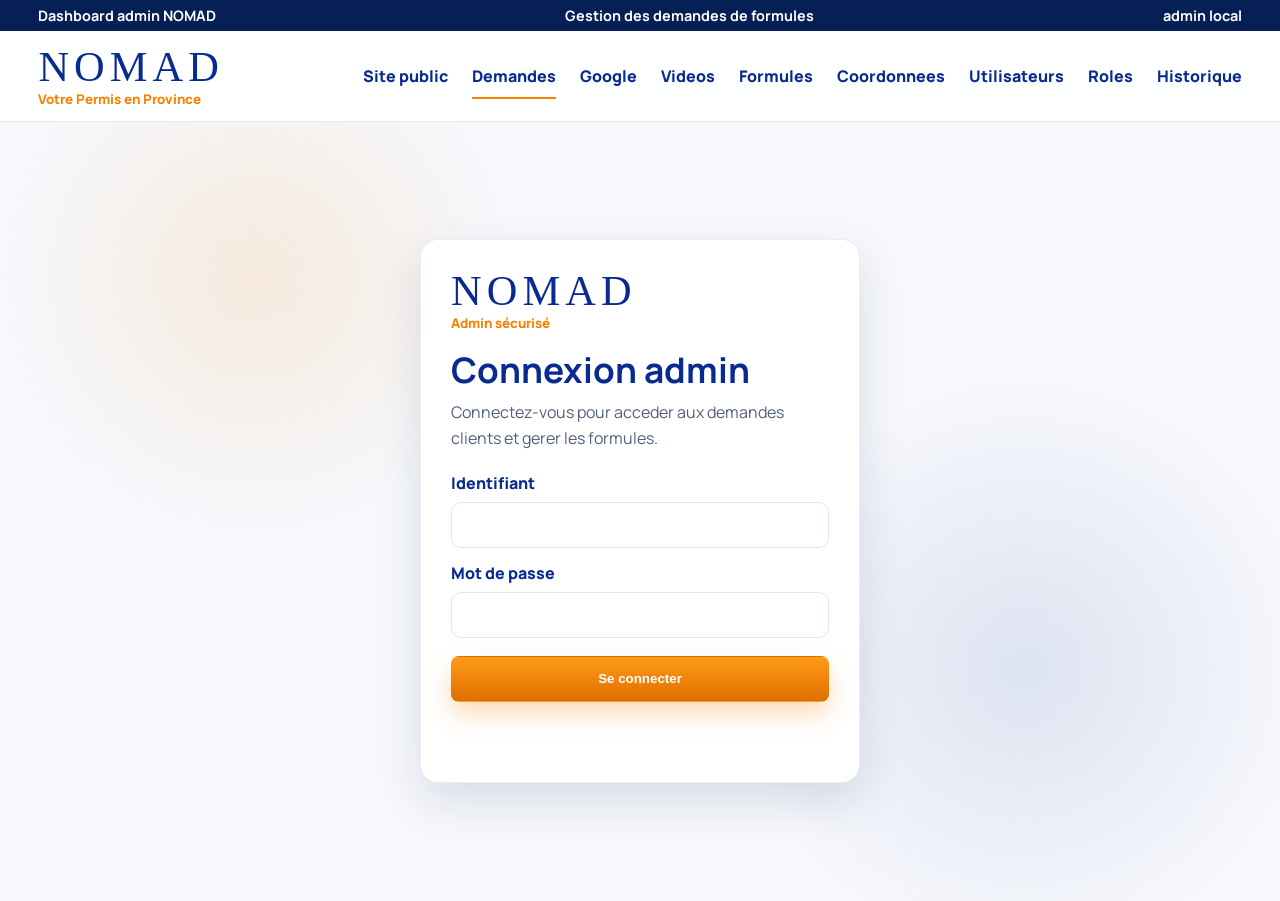
==== commit b8722fab: "Separate admin roles page" ====
--- a/admin.html
+++ b/admin.html
@@ -29,6 +29,7 @@
         <a href="admin.html?page=formules">Formules</a>
         <a href="admin.html?page=coordonnees">Coordonnees</a>
         <a href="admin.html?page=users">Utilisateurs</a>
+        <a href="admin.html?page=roles">Roles</a>
         <a href="admin.html?page=history">Historique</a>
       </nav>
       <button class="btn btn--outline header-cta" type="button" id="logout-admin">Deconnexion</button>
@@ -66,6 +67,7 @@
         <a href="admin.html?page=coordonnees" data-admin-link="coordonnees">Coordonnees</a>
         <a href="admin.html?page=faq" data-admin-link="faq">FAQ</a>
         <a href="admin.html?page=users" data-admin-link="users">Utilisateurs</a>
+        <a href="admin.html?page=roles" data-admin-link="roles">Roles</a>
         <a href="admin.html?page=history" data-admin-link="history">Historique</a>
       </nav>
       <button class="btn btn--outline admin-sidebar__logout" type="button" id="logout-admin-sidebar">Deconnexion</button>
@@ -343,7 +345,9 @@
             <textarea name="answer" rows="3" placeholder="Reponse affichee dans l'accordeon" required></textarea>
           </label>
           <label class="admin-checkbox"><input name="active" type="checkbox" checked> Afficher sur le site</label>
-          <button class="btn btn--primary" type="submit">Ajouter la question</button>
+          <input name="editingId" type="hidden">
+          <button class="btn btn--primary" type="submit" id="faq-submit-button">Ajouter la question</button>
+          <button class="btn btn--outline admin-edit-cancel" type="button" id="cancel-faq-edit" hidden>Annuler la modification</button>
           <p class="form-status" id="faq-status"></p>
         </form>
         <div class="admin-toolbar admin-filterbar">
@@ -395,7 +399,9 @@
               <option value="Lecture seule">Lecture seule</option>
             </select>
           </label>
-          <button class="btn btn--primary" type="submit">Ajouter l'utilisateur</button>
+          <input name="editingId" type="hidden">
+          <button class="btn btn--primary" type="submit" id="user-submit-button">Ajouter l'utilisateur</button>
+          <button class="btn btn--outline admin-edit-cancel" type="button" id="cancel-user-edit" hidden>Annuler la modification</button>
           <p class="form-status" id="user-status"></p>
         </form>
         <div class="admin-toolbar admin-filterbar">
@@ -428,6 +434,52 @@
         </div>
         <div class="empty-state" id="users-empty-state">Aucun utilisateur configure.</div>
         <div class="admin-pagination" id="users-pagination" aria-label="Pagination des utilisateurs"></div>
+      </section>
+
+      <section class="admin-panel admin-settings-panel admin-page" id="admin-roles" data-admin-page="roles">
+        <div class="admin-toolbar">
+          <div>
+            <h2>Roles et permissions</h2>
+            <p>Ajoutez, modifiez ou supprimez les roles, puis choisissez les actions autorisees.</p>
+          </div>
+        </div>
+        <form class="admin-form admin-form--roles" id="role-form">
+          <label>Nom du role
+            <input name="name" type="text" placeholder="Ex: Commercial" required>
+          </label>
+          <fieldset class="permissions-field">
+            <legend>Actions autorisees</legend>
+            <div class="permissions-grid" id="permissions-grid">
+              <label><input type="checkbox" name="permissions" value="demandes.view"> Voir les demandes</label>
+              <label><input type="checkbox" name="permissions" value="demandes.manage"> Modifier les demandes</label>
+              <label><input type="checkbox" name="permissions" value="contacts.manage"> Gerer les contacts</label>
+              <label><input type="checkbox" name="permissions" value="google.manage"> Configurer Google</label>
+              <label><input type="checkbox" name="permissions" value="videos.manage"> Gerer les videos</label>
+              <label><input type="checkbox" name="permissions" value="formules.manage"> Gerer les formules</label>
+              <label><input type="checkbox" name="permissions" value="site.manage"> Gerer les coordonnees</label>
+              <label><input type="checkbox" name="permissions" value="faq.manage"> Gerer la FAQ</label>
+              <label><input type="checkbox" name="permissions" value="users.manage"> Gerer les utilisateurs</label>
+              <label><input type="checkbox" name="permissions" value="history.view"> Voir l'historique</label>
+            </div>
+          </fieldset>
+          <input name="editingId" type="hidden">
+          <button class="btn btn--primary" type="submit" id="role-submit-button">Ajouter le role</button>
+          <button class="btn btn--outline admin-edit-cancel" type="button" id="cancel-role-edit" hidden>Annuler la modification</button>
+          <p class="form-status" id="role-status"></p>
+        </form>
+        <div class="admin-table-wrap">
+          <table class="admin-table">
+            <thead>
+              <tr>
+                <th>Role</th>
+                <th>Permissions</th>
+                <th>Actions</th>
+              </tr>
+            </thead>
+            <tbody id="roles-body"></tbody>
+          </table>
+        </div>
+        <div class="empty-state" id="roles-empty-state">Aucun role configure.</div>
       </section>
 
       <section class="admin-panel admin-settings-panel admin-page" id="admin-history" data-admin-page="history">
@@ -505,11 +557,11 @@
       </label>
       <div class="reply-actions">
         <button class="btn btn--outline" type="button" data-reply-close>Annuler</button>
-        <button class="btn btn--primary" type="button" data-mail-provider="gmail">Gmail</button>
+        <button class="btn btn--outline reply-provider-btn" type="button" data-mail-provider="gmail">Gmail</button>
         <button class="btn btn--outline reply-provider-btn" type="button" data-mail-provider="outlook">Outlook</button>
-        <button class="btn btn--outline reply-provider-btn" type="submit">Application mail</button>
+        <button class="btn btn--primary reply-provider-btn" type="button" data-mail-provider="local">Application mail</button>
       </div>
-      <p class="reply-note">Choisissez Gmail ou Outlook pour ouvrir une boite de composition dans le navigateur. "Application mail" utilise l'application configuree sur votre ordinateur.</p>
+      <p class="reply-note">Application mail ouvre le logiciel de messagerie configure par defaut sur votre ordinateur. Gmail et Outlook ouvrent une composition web.</p>
     </form>
   </div>
 
--- a/styles.css
+++ b/styles.css
@@ -1319,9 +1319,18 @@
   box-shadow: inset 4px 0 0 var(--orange);
 }
 .admin-sidebar__logout {
-  margin-top: auto;
+  margin-top: 18px;
+  width: 100%;
+  min-height: 46px;
+  border: 1px solid rgba(255, 122, 0, .72);
+  border-radius: 12px;
+  background: linear-gradient(180deg, #ff9418 0%, #e87300 100%);
   color: #fff;
-  border-color: rgba(255,255,255,.35);
+  box-shadow: 0 14px 26px rgba(0, 0, 0, .18);
+}
+.admin-sidebar__logout:hover {
+  border-color: rgba(255, 255, 255, .35);
+  box-shadow: 0 16px 30px rgba(255, 122, 0, .2);
 }
 .admin-content {
   min-width: 0;
@@ -1409,7 +1418,8 @@
   border-collapse: collapse;
   min-width: 860px;
 }
-.admin-page[data-admin-page="demandes"] .admin-table {
+.admin-page[data-admin-page="demandes"] .admin-table,
+.admin-page[data-admin-page="contacts"] .admin-table {
   min-width: 0;
   table-layout: fixed;
   border-collapse: collapse;
@@ -1421,67 +1431,90 @@
 .admin-page[data-admin-page="demandes"] .admin-table th:nth-child(5) { width: 30%; }
 .admin-page[data-admin-page="demandes"] .admin-table th:nth-child(6) { width: 8%; }
 .admin-page[data-admin-page="demandes"] .admin-table th:nth-child(7) { width: 15%; }
-.admin-page[data-admin-page="demandes"] .admin-table td {
+.admin-page[data-admin-page="contacts"] .admin-table th:nth-child(1) { width: 10%; }
+.admin-page[data-admin-page="contacts"] .admin-table th:nth-child(2) { width: 14%; }
+.admin-page[data-admin-page="contacts"] .admin-table th:nth-child(3) { width: 15%; }
+.admin-page[data-admin-page="contacts"] .admin-table th:nth-child(4) { width: 37%; }
+.admin-page[data-admin-page="contacts"] .admin-table th:nth-child(5) { width: 9%; }
+.admin-page[data-admin-page="contacts"] .admin-table th:nth-child(6) { width: 15%; }
+.admin-page[data-admin-page="demandes"] .admin-table td,
+.admin-page[data-admin-page="contacts"] .admin-table td {
   padding: 16px 12px;
   background: #fff;
   border-bottom: 1px solid rgba(7, 32, 86, .1);
   vertical-align: top;
 }
-.admin-page[data-admin-page="demandes"] .admin-table tbody tr:hover td {
+.admin-page[data-admin-page="demandes"] .admin-table tbody tr:hover td,
+.admin-page[data-admin-page="contacts"] .admin-table tbody tr:hover td {
   background: #fbfcff;
 }
 .admin-page[data-admin-page="demandes"] .client-cell,
 .admin-page[data-admin-page="demandes"] .contact-cell,
-.admin-page[data-admin-page="demandes"] .plan-cell {
+.admin-page[data-admin-page="demandes"] .plan-cell,
+.admin-page[data-admin-page="contacts"] .client-cell,
+.admin-page[data-admin-page="contacts"] .contact-cell {
   line-height: 1.35;
 }
 .admin-page[data-admin-page="demandes"] .client-cell strong,
-.admin-page[data-admin-page="demandes"] .plan-cell strong {
+.admin-page[data-admin-page="demandes"] .plan-cell strong,
+.admin-page[data-admin-page="contacts"] .client-cell strong {
   display: block;
   color: var(--blue);
   font-size: 1rem;
 }
 .admin-page[data-admin-page="demandes"] .client-cell small,
 .admin-page[data-admin-page="demandes"] .plan-cell small,
-.admin-page[data-admin-page="demandes"] .contact-cell a {
+.admin-page[data-admin-page="demandes"] .contact-cell a,
+.admin-page[data-admin-page="contacts"] .client-cell small,
+.admin-page[data-admin-page="contacts"] .contact-cell a {
   display: block;
   color: var(--muted);
   font-weight: 800;
   text-decoration: none;
-}
-.admin-page[data-admin-page="demandes"] .contact-cell a:first-child {
+  overflow-wrap: anywhere;
+}
+.admin-page[data-admin-page="demandes"] .contact-cell a:first-child,
+.admin-page[data-admin-page="contacts"] .contact-cell a:first-child {
   color: var(--blue);
   font-size: 1rem;
 }
-.admin-page[data-admin-page="demandes"] .admin-table-wrap {
+.admin-page[data-admin-page="demandes"] .admin-table-wrap,
+.admin-page[data-admin-page="contacts"] .admin-table-wrap {
   overflow-x: hidden;
   padding-bottom: 2px;
 }
 .admin-page[data-admin-page="demandes"] .admin-table th,
-.admin-page[data-admin-page="demandes"] .admin-table td {
+.admin-page[data-admin-page="demandes"] .admin-table td,
+.admin-page[data-admin-page="contacts"] .admin-table th,
+.admin-page[data-admin-page="contacts"] .admin-table td {
   overflow: hidden;
 }
-.admin-page[data-admin-page="demandes"] .admin-table th {
+.admin-page[data-admin-page="demandes"] .admin-table th,
+.admin-page[data-admin-page="contacts"] .admin-table th {
   border-bottom: 1px solid var(--line);
   padding-bottom: 12px;
 }
-.admin-page[data-admin-page="demandes"] .date-cell {
+.admin-page[data-admin-page="demandes"] .date-cell,
+.admin-page[data-admin-page="contacts"] .date-cell {
   color: var(--blue);
   font-weight: 800;
   line-height: 1.35;
   white-space: normal;
 }
-.admin-page[data-admin-page="demandes"] .message-cell span {
+.admin-page[data-admin-page="demandes"] .message-cell span,
+.admin-page[data-admin-page="contacts"] .message-cell span {
   display: -webkit-box;
   -webkit-line-clamp: 2;
   -webkit-box-orient: vertical;
   max-width: 100%;
   overflow: hidden;
+  overflow-wrap: anywhere;
   word-break: break-word;
   line-height: 1.45;
   color: #16305f;
 }
-.admin-page[data-admin-page="demandes"] .message-more {
+.admin-page[data-admin-page="demandes"] .message-more,
+.admin-page[data-admin-page="contacts"] .message-more {
   display: inline-flex;
   align-items: center;
   justify-content: center;
@@ -1499,18 +1532,21 @@
   cursor: pointer;
   transition: transform .18s ease, box-shadow .18s ease, background .18s ease;
 }
-.admin-page[data-admin-page="demandes"] .message-more:hover {
+.admin-page[data-admin-page="demandes"] .message-more:hover,
+.admin-page[data-admin-page="contacts"] .message-more:hover {
   background: linear-gradient(180deg, #ff8d1f 0%, #e76f00 100%);
   color: #fff;
   box-shadow: 0 10px 22px rgba(255, 122, 0, .22);
   transform: translateY(-1px);
   text-decoration: none;
 }
-.admin-page[data-admin-page="demandes"] .message-more span {
+.admin-page[data-admin-page="demandes"] .message-more span,
+.admin-page[data-admin-page="contacts"] .message-more span {
   font-size: .95rem;
   line-height: 1;
 }
-.admin-page[data-admin-page="demandes"] .status-cell {
+.admin-page[data-admin-page="demandes"] .status-cell,
+.admin-page[data-admin-page="contacts"] .status-cell {
   vertical-align: middle;
 }
 .admin-settings-panel { margin-top: 22px; }
@@ -1577,6 +1613,52 @@
 .admin-form--users {
   grid-template-columns: repeat(4, minmax(0, 1fr)) auto;
 }
+.admin-form--users .admin-edit-cancel,
+.admin-form--roles .admin-edit-cancel {
+  grid-column: 1 / -1;
+  justify-self: end;
+  min-height: 38px;
+}
+.admin-form--roles {
+  grid-template-columns: minmax(220px, .7fr) minmax(0, 2fr) auto;
+  align-items: start;
+  padding: 16px;
+  border: 1px solid var(--line);
+  border-radius: 16px;
+  background: #f8fbff;
+}
+.admin-form--roles .form-status {
+  grid-column: 1 / -1;
+}
+.permissions-field {
+  border: 1px solid var(--line);
+  border-radius: 14px;
+  padding: 14px;
+  background: #fff;
+}
+.permissions-field legend {
+  padding: 0 8px;
+  color: var(--blue);
+  font-weight: 900;
+}
+.permissions-grid {
+  display: grid;
+  grid-template-columns: repeat(2, minmax(0, 1fr));
+  gap: 10px 14px;
+}
+.permissions-grid label {
+  display: flex;
+  align-items: center;
+  gap: 8px;
+  color: var(--blue);
+  font-weight: 850;
+  font-size: .84rem;
+  line-height: 1.3;
+}
+.permissions-grid input {
+  width: auto;
+  accent-color: var(--orange);
+}
 .admin-form--formulas {
   grid-template-columns: repeat(3, minmax(0, 1fr));
   align-items: stretch;
@@ -1638,7 +1720,8 @@
 .status-pill.done { background: #eaf8f0; color: var(--green); }
 .status-pill.progress { background: #eaf0ff; color: var(--blue); }
 .table-actions { display: flex; gap: 8px; flex-wrap: wrap; }
-.admin-page[data-admin-page="demandes"] .table-actions {
+.admin-page[data-admin-page="demandes"] .table-actions,
+.admin-page[data-admin-page="contacts"] .table-actions {
   display: grid;
   grid-template-columns: repeat(2, minmax(0, max-content));
   align-items: start;
@@ -1662,7 +1745,9 @@
   cursor: pointer;
 }
 .admin-page[data-admin-page="demandes"] .table-actions button,
-.admin-page[data-admin-page="demandes"] .table-actions a {
+.admin-page[data-admin-page="demandes"] .table-actions a,
+.admin-page[data-admin-page="contacts"] .table-actions button,
+.admin-page[data-admin-page="contacts"] .table-actions a {
   min-height: 30px;
   padding: 0 10px;
   min-width: 0;
@@ -1671,11 +1756,14 @@
   font-size: .74rem;
 }
 .admin-page[data-admin-page="demandes"] .table-actions [data-action="progress"],
-.admin-page[data-admin-page="demandes"] .table-actions [data-action="done"] {
+.admin-page[data-admin-page="demandes"] .table-actions [data-action="done"],
+.admin-page[data-admin-page="contacts"] .table-actions [data-contact-action="progress"],
+.admin-page[data-admin-page="contacts"] .table-actions [data-contact-action="done"] {
   background: #f4f7ff;
   border-color: #d9e3ff;
 }
-.admin-page[data-admin-page="demandes"] .table-actions [data-action="delete"] {
+.admin-page[data-admin-page="demandes"] .table-actions [data-action="delete"],
+.admin-page[data-admin-page="contacts"] .table-actions [data-contact-action="delete"] {
   color: #b12b1b;
   background: #fff7f5;
   border-color: rgba(177, 43, 27, .22);
@@ -2147,10 +2235,12 @@
   .admin-form,
   .admin-form--videos,
   .admin-form--users,
+  .admin-form--roles,
   .admin-form--formulas { grid-template-columns: 1fr; }
   .admin-form__full,
   .admin-form--videos textarea,
   .video-upload-meta { grid-column: auto; }
+  .permissions-grid { grid-template-columns: 1fr; }
 }
 
 @media (max-width: 520px) {
